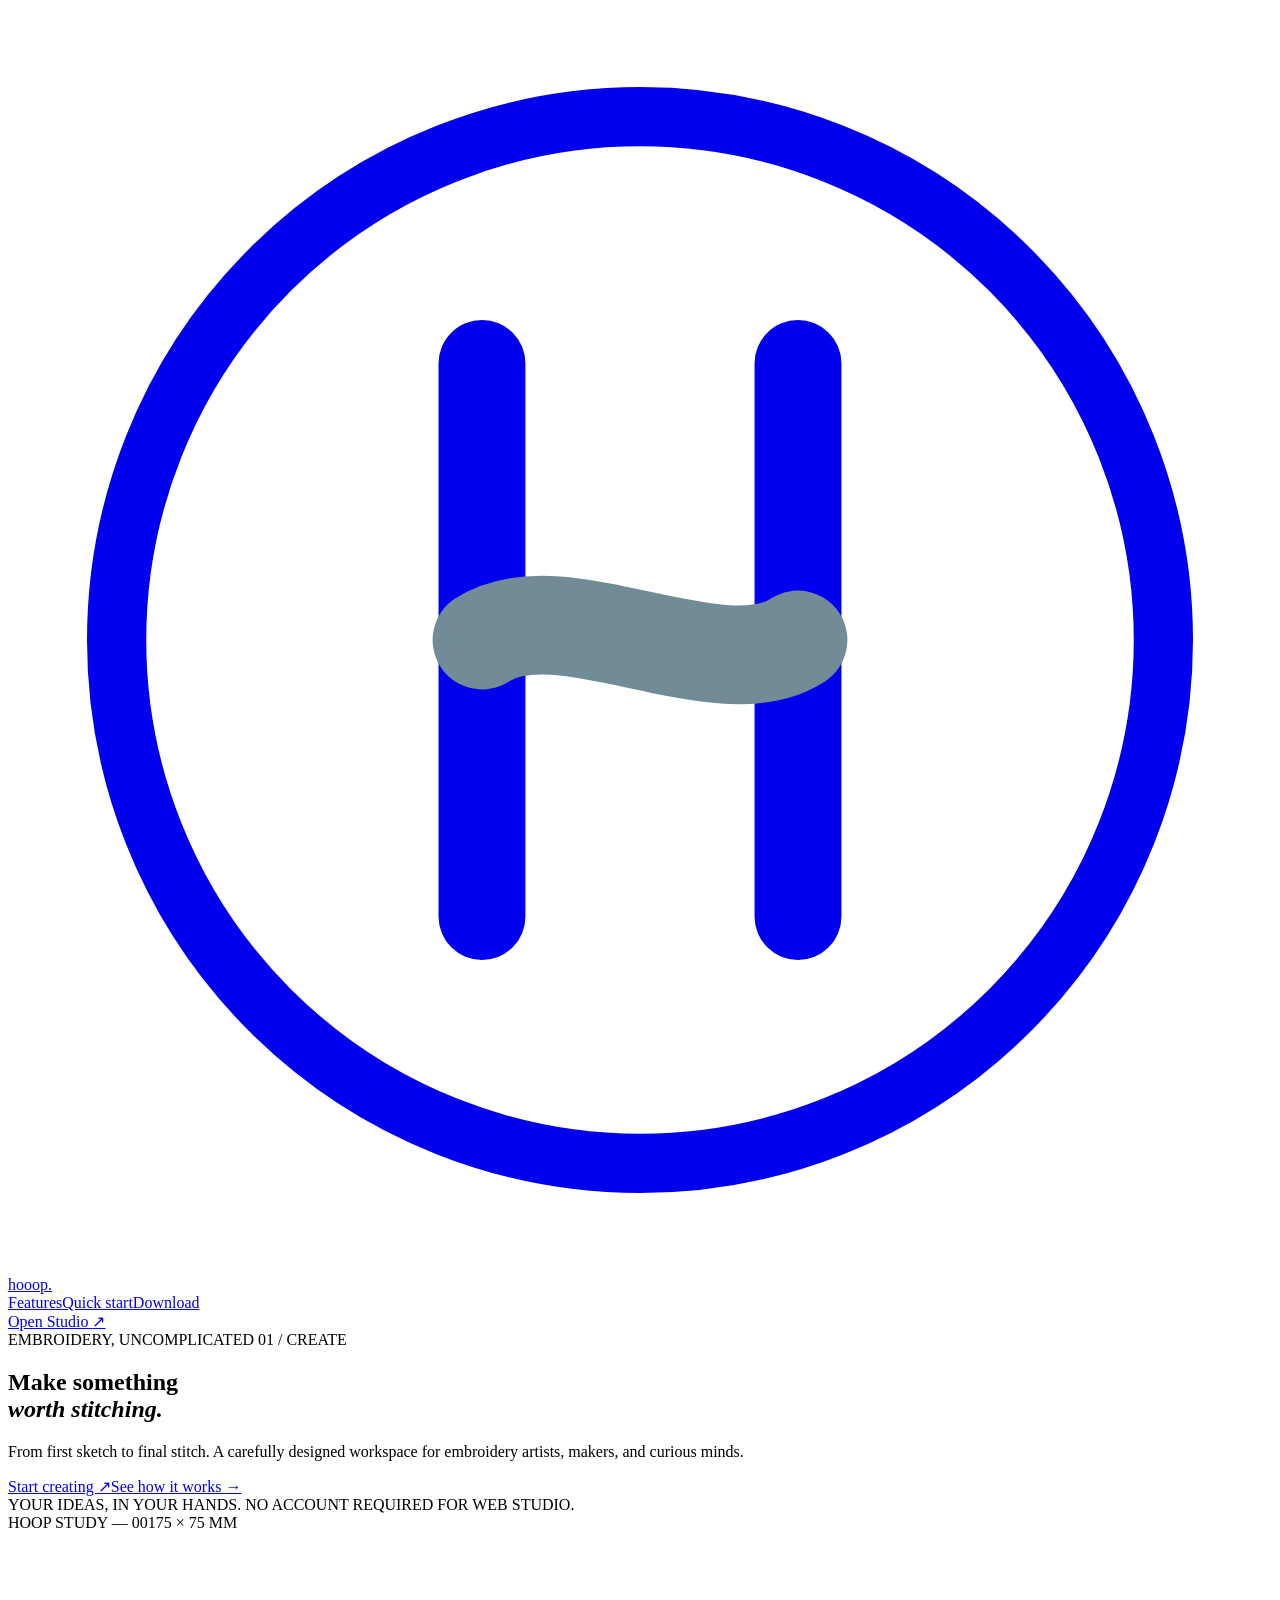
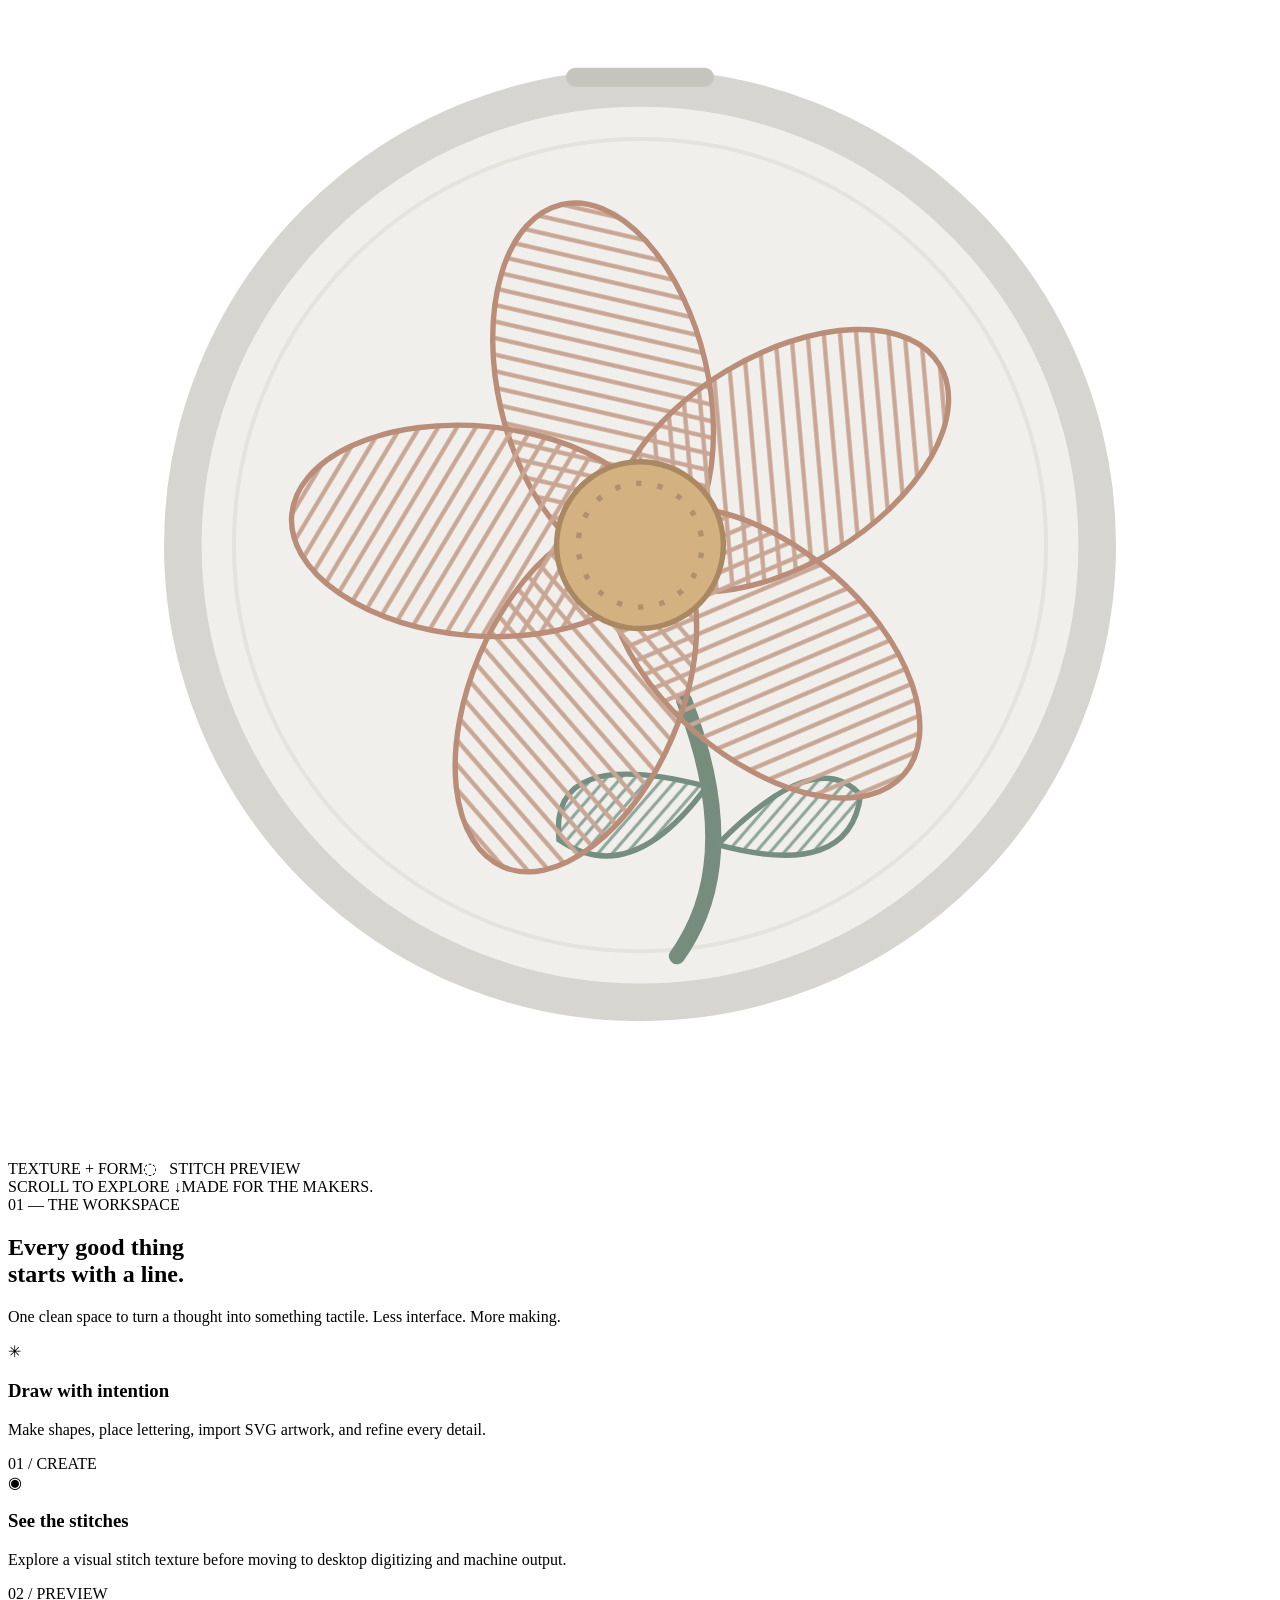
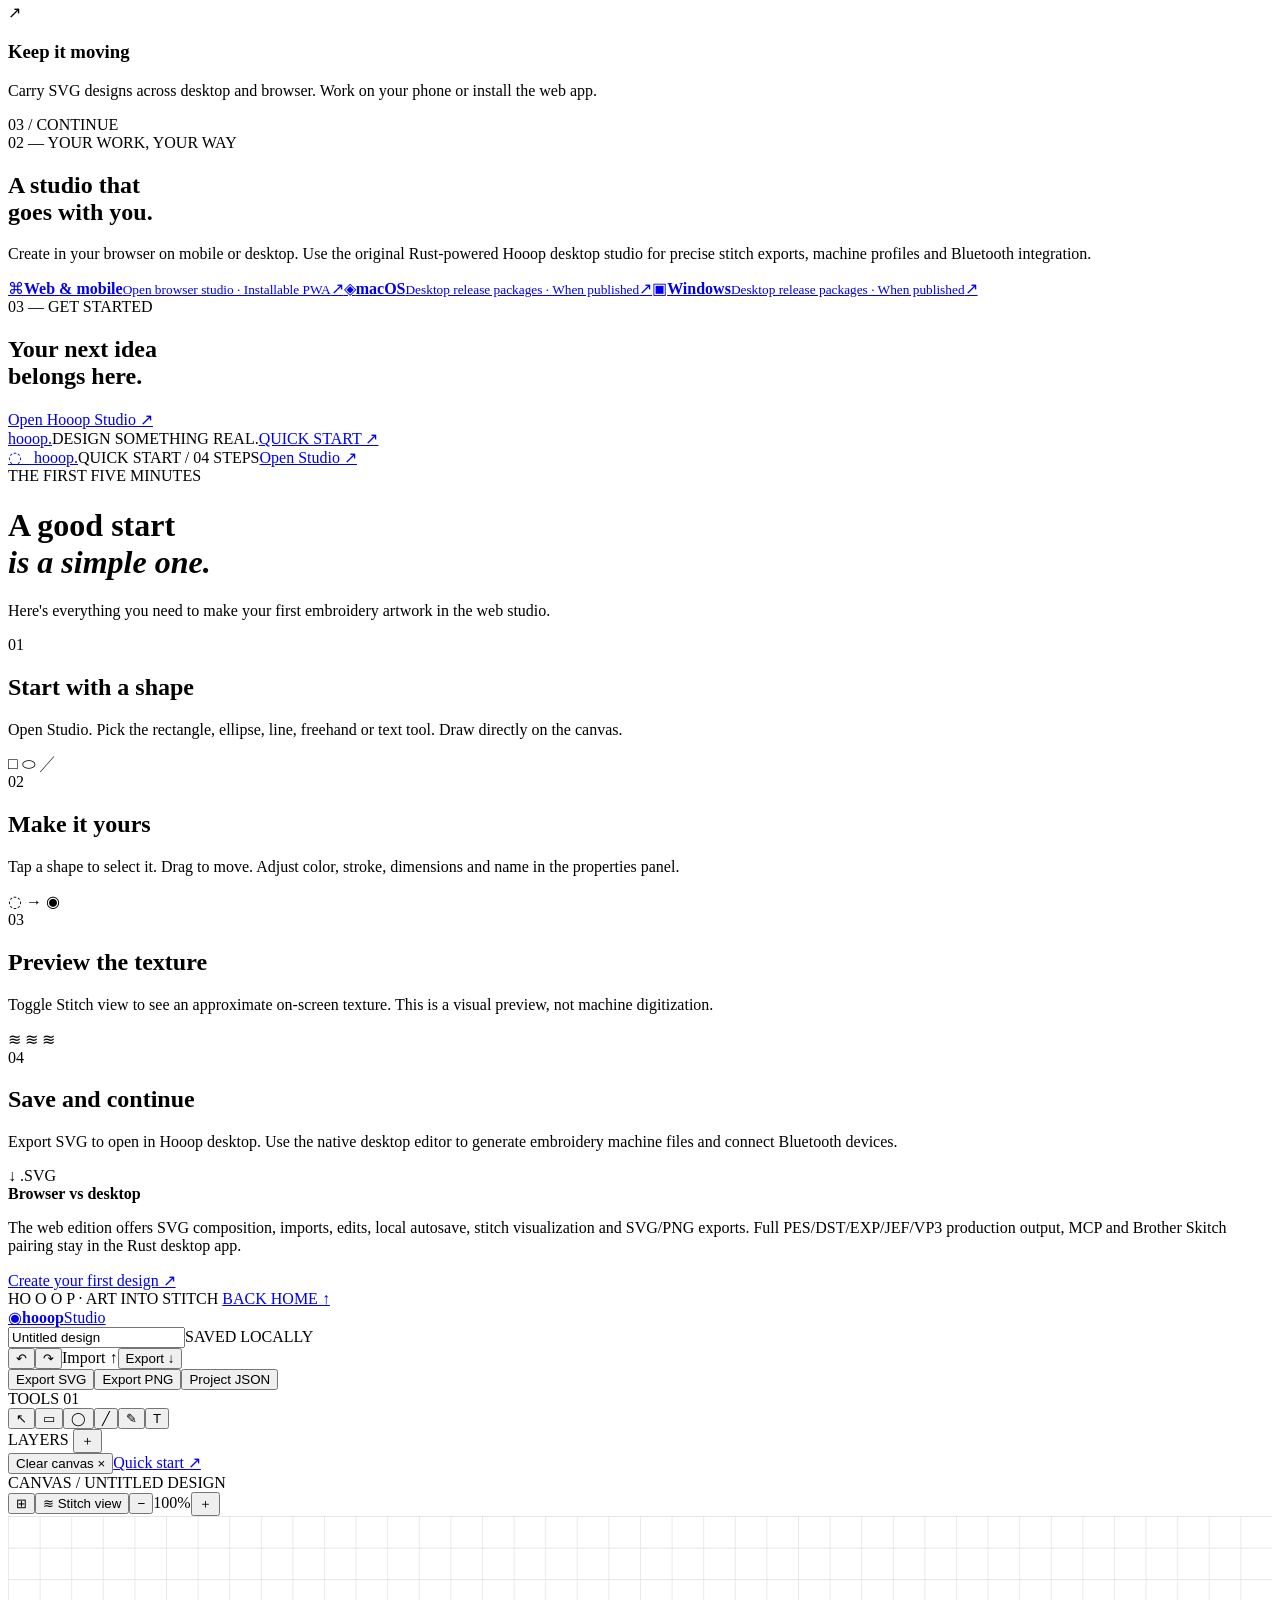
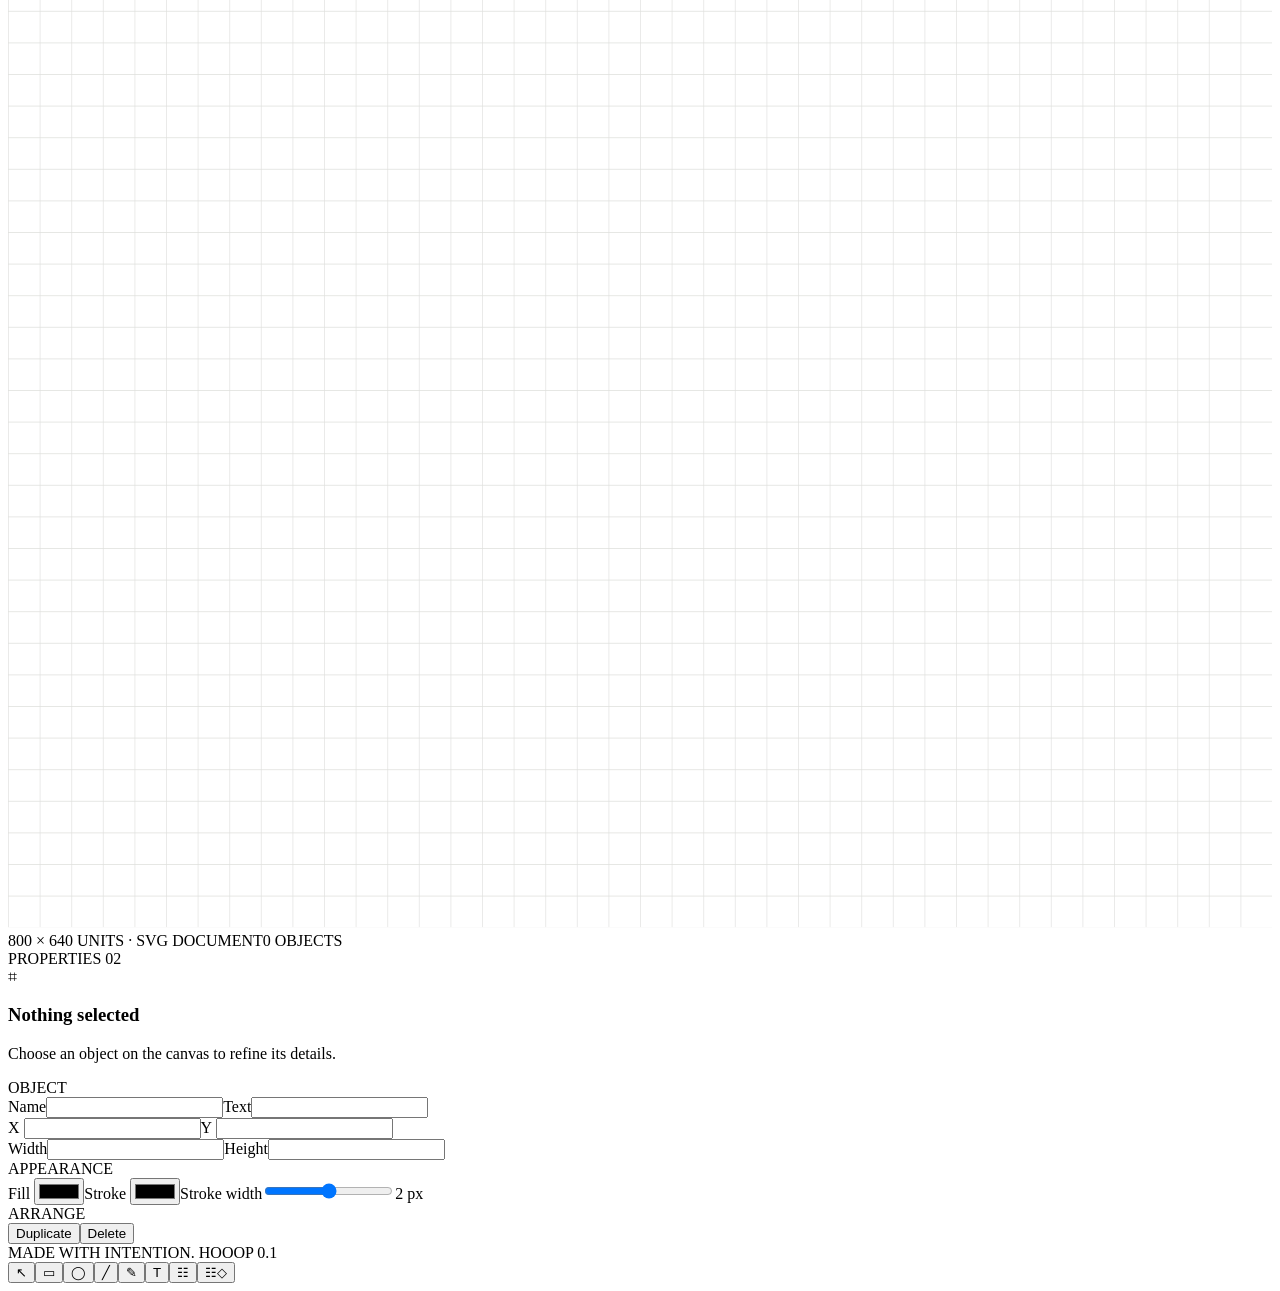
==== web/index.html @ 9a9dc430 "source: finalize Hooop desktop, icons and browser companion 13/13" ====
<!doctype html>
<html lang="en"><head><meta charset="utf-8"><meta name="viewport" content="width=device-width, initial-scale=1, viewport-fit=cover"><meta name="theme-color" content="#f7f7f5"><meta name="description" content="Hooop — thoughtful embroidery design, across desktop and browser."><title>Hooop — Make something worth stitching.</title><link rel="icon" type="image/svg+xml" href="/assets/favicon.svg"><link rel="apple-touch-icon" href="/assets/apple-touch-icon.png"><link rel="manifest" href="/manifest.webmanifest"><link rel="stylesheet" href="/styles.css"></head>
<body>
<div id="site" class="site">
<header class="site-header"><a class="wordmark" href="/" aria-label="Hooop home"><span class="mark"><svg viewBox="0 0 32 32" fill="none" aria-hidden="true"><circle cx="16" cy="16" r="13.25" stroke="currentColor" stroke-width="1.5"/><path d="M12 9v14M20 9v14" stroke="currentColor" stroke-width="2.2" stroke-linecap="round"/><path d="M12 16c2-1.3 6 1.3 8 0" stroke="#718C96" stroke-width="2.5" stroke-linecap="round"/></svg></span>hooop<span class="wordmark-dot">.</span></a><nav aria-label="Primary"><a href="#features">Features</a><a href="/guide/">Quick start</a><a href="#downloads">Download</a></nav><a class="site-cta" href="/studio/">Open Studio <span aria-hidden="true">↗</span></a></header>
<main><section class="hero"><div class="eyebrow"><span class="live-dot"></span> EMBROIDERY, UNCOMPLICATED <span class="hero-index">01 / CREATE</span></div><div class="hero-grid"><div class="hero-copy"><h1>Make something<br><em>worth stitching.</em></h1><p>From first sketch to final stitch. A carefully designed workspace for embroidery artists, makers, and curious minds.</p><div class="hero-actions"><a class="primary-btn" href="/studio/">Start creating <span>↗</span></a><a class="text-btn" href="/guide/">See how it works <span>→</span></a></div><div class="hero-meta">YOUR IDEAS, IN YOUR HANDS. <span>NO ACCOUNT REQUIRED FOR WEB STUDIO.</span></div></div><div class="hero-art" aria-label="Stylized stitched flower artwork"><div class="art-top"><span>HOOP STUDY — 001</span><span>75 × 75 MM</span></div><svg class="flower" viewBox="0 0 470 455" role="img" aria-label="Embroidered abstract flower inside a hoop"><defs><pattern id="stitch" width="6" height="6" patternUnits="userSpaceOnUse" patternTransform="rotate(26)"><path d="M0 3H6" stroke="#c9a694" stroke-width="1.6"/></pattern><pattern id="leafstitch" width="4" height="4" patternUnits="userSpaceOnUse" patternTransform="rotate(-36)"><path d="M0 2H4" stroke="#91a79b" stroke-width="1.2"/></pattern></defs><circle cx="235" cy="228" r="170" fill="#F0EFEB" stroke="#D6D5CF" stroke-width="14"/><circle cx="235" cy="228" r="151" fill="none" stroke="#E5E3DD" stroke-width="1.5"/><g transform="rotate(-13 235 228)"><path d="M238 288Q247 351 214 380" fill="none" stroke="#768c7c" stroke-width="6" stroke-linecap="round"/><path d="M239 321Q185 293 181 328Q203 352 239 321Z" fill="url(#leafstitch)" stroke="#758e81" stroke-width="2"/><path d="M238 343Q282 315 294 337Q283 367 238 343Z" fill="url(#leafstitch)" stroke="#758e81" stroke-width="2"/><g fill="url(#stitch)" stroke="#b98d78" stroke-width="2"><ellipse cx="235" cy="167" rx="39" ry="69"/><ellipse cx="235" cy="167" rx="39" ry="69" transform="rotate(72 235 228)"/><ellipse cx="235" cy="167" rx="39" ry="69" transform="rotate(144 235 228)"/><ellipse cx="235" cy="167" rx="39" ry="69" transform="rotate(216 235 228)"/><ellipse cx="235" cy="167" rx="39" ry="69" transform="rotate(288 235 228)"/></g><circle cx="235" cy="228" r="31" fill="#D4B181" stroke="#AA8862" stroke-width="2"/><circle cx="235" cy="228" r="23" fill="none" stroke="#af916e" stroke-width="2" stroke-dasharray="2 6"/></g><path d="M211 54h48" stroke="#c6c5bd" stroke-width="7" stroke-linecap="round"/></svg><div class="art-bottom"><span>TEXTURE + FORM</span><span class="art-badge">◌ &nbsp; STITCH PREVIEW</span></div></div></div><div class="hero-footer"><span>SCROLL TO EXPLORE ↓</span><span>MADE FOR THE MAKERS.</span></div></section>
<section class="feature-section" id="features"><div class="section-kicker">01 — THE WORKSPACE</div><div class="feature-heading"><h2>Every good thing<br>starts with a line.</h2><p>One clean space to turn a thought into something tactile. Less interface. More making.</p></div><div class="features"><article><div class="feature-icon">✳</div><h3>Draw with intention</h3><p>Make shapes, place lettering, import SVG artwork, and refine every detail.</p><span>01 / CREATE</span></article><article><div class="feature-icon">◉</div><h3>See the stitches</h3><p>Explore a visual stitch texture before moving to desktop digitizing and machine output.</p><span>02 / PREVIEW</span></article><article><div class="feature-icon">↗</div><h3>Keep it moving</h3><p>Carry SVG designs across desktop and browser. Work on your phone or install the web app.</p><span>03 / CONTINUE</span></article></div></section>
<section class="platform-section" id="downloads"><div><div class="section-kicker">02 — YOUR WORK, YOUR WAY</div><h2>A studio that<br>goes with you.</h2><p>Create in your browser on mobile or desktop. Use the original Rust-powered Hooop desktop studio for precise stitch exports, machine profiles and Bluetooth integration.</p></div><div class="platform-list"><a href="/studio/"><span class="platform-symbol">⌘</span><span><b>Web & mobile</b><small>Open browser studio · Installable PWA</small></span><span>↗</span></a><a href="https://github.com/pichimail/hooop/releases" target="_blank" rel="noopener noreferrer"><span class="platform-symbol">◈</span><span><b>macOS</b><small>Desktop release packages · When published</small></span><span>↗</span></a><a href="https://github.com/pichimail/hooop/releases" target="_blank" rel="noopener noreferrer"><span class="platform-symbol">▣</span><span><b>Windows</b><small>Desktop release packages · When published</small></span><span>↗</span></a></div></section>
<section class="closing"><div class="section-kicker">03 — GET STARTED</div><h2>Your next idea<br>belongs here<span>.</span></h2><a class="primary-btn" href="/studio/">Open Hooop Studio <span>↗</span></a></section></main><footer class="footer"><a class="wordmark" href="/">hooop<span class="wordmark-dot">.</span></a><span>DESIGN SOMETHING REAL.</span><a href="/guide/">QUICK START ↗</a></footer></div>
<div id="guide" class="guide hidden"><div class="simple-head"><a href="/" class="wordmark">◌ &nbsp; hooop<span class="wordmark-dot">.</span></a><span>QUICK START / 04 STEPS</span><a href="/studio/" class="site-cta">Open Studio ↗</a></div><main class="guide-main"><div class="eyebrow">THE FIRST FIVE MINUTES</div><h1>A good start<br><em>is a simple one.</em></h1><p class="guide-intro">Here's everything you need to make your first embroidery artwork in the web studio.</p><div class="steps"><article><span>01</span><div><h2>Start with a shape</h2><p>Open Studio. Pick the rectangle, ellipse, line, freehand or text tool. Draw directly on the canvas.</p></div><div class="step-drawing">□ ⬭ ╱</div></article><article><span>02</span><div><h2>Make it yours</h2><p>Tap a shape to select it. Drag to move. Adjust color, stroke, dimensions and name in the properties panel.</p></div><div class="step-drawing">◌ → ◉</div></article><article><span>03</span><div><h2>Preview the texture</h2><p>Toggle Stitch view to see an approximate on-screen texture. This is a visual preview, not machine digitization.</p></div><div class="step-drawing">≋ ≋ ≋</div></article><article><span>04</span><div><h2>Save and continue</h2><p>Export SVG to open in Hooop desktop. Use the native desktop editor to generate embroidery machine files and connect Bluetooth devices.</p></div><div class="step-drawing">↓ .SVG</div></article></div><div class="guide-note"><b>Browser vs desktop</b><p>The web edition offers SVG composition, imports, edits, local autosave, stitch visualization and SVG/PNG exports. Full PES/DST/EXP/JEF/VP3 production output, MCP and Brother Skitch pairing stay in the Rust desktop app.</p></div><a class="primary-btn" href="/studio/">Create your first design ↗</a></main><footer class="footer">HO O O P · ART INTO STITCH <a href="/">BACK HOME ↑</a></footer></div>
<div id="studio" class="studio hidden" data-mode="select"><header class="app-topbar"><a href="/" class="app-brand" aria-label="Hooop home"><span class="app-symbol">◉</span><b>hooop</b><span class="app-divider"></span><span class="app-name">Studio</span></a><div class="file-name"><input id="docname" aria-label="Design name" value="Untitled design"><span id="saved-state" class="saved-state">SAVED LOCALLY</span></div><div class="top-actions"><button type="button" id="undo" title="Undo (⌘Z)" aria-label="Undo">↶</button><button type="button" id="redo" title="Redo (⌘⇧Z)" aria-label="Redo">↷</button><span class="vertical-line"></span><label for="file-input" class="ghost-button import-button" title="Import SVG">Import <span>↑</span></label><input id="file-input" type="file" accept=".svg,image/svg+xml" hidden><button id="export-menu" class="export-button">Export <span>↓</span></button><div id="export-options" class="popover hidden"><button id="save-svg">Export SVG</button><button id="save-png">Export PNG</button><button id="save-json">Project JSON</button></div></div></header>
<div class="app-main"><aside id="tool-panel" class="tool-panel"><div class="panel-label">TOOLS <span>01</span></div><div class="tool-grid" role="toolbar" aria-label="Drawing tools"><button class="tool-button active" data-tool="select" title="Select (V)" aria-label="Select">↖</button><button class="tool-button" data-tool="rectangle" title="Rectangle (R)" aria-label="Rectangle">▭</button><button class="tool-button" data-tool="ellipse" title="Ellipse (E)" aria-label="Ellipse">◯</button><button class="tool-button" data-tool="line" title="Line (L)" aria-label="Line">╱</button><button class="tool-button" data-tool="pen" title="Freehand (P)" aria-label="Freehand">✎</button><button class="tool-button" data-tool="text" title="Text (T)" aria-label="Text">T</button></div><div class="panel-rule"></div><div class="panel-label">LAYERS <button id="add-layer" aria-label="Add a rectangle">＋</button></div><div id="layer-list" class="layer-list" aria-live="polite"></div><div class="panel-bottom"><button id="clear-design" class="subtle-button">Clear canvas <span>×</span></button><a href="/guide/" class="subtle-button">Quick start <span>↗</span></a></div></aside>
<div class="workspace"><div class="workspace-top"><span class="workspace-title"><span class="dot"></span> CANVAS / <span id="canvas-label">UNTITLED DESIGN</span></span><div class="workspace-buttons"><button id="toggle-grid" class="icon-ghost selected" aria-pressed="true" title="Toggle grid">⊞</button><button id="toggle-stitch" class="icon-ghost" aria-pressed="false" title="Toggle stitch texture">≋ <span class="control-text">Stitch view</span></button><span class="vertical-line"></span><button id="zoom-out" class="icon-ghost" aria-label="Zoom out">−</button><span id="zoom-level">100%</span><button id="zoom-in" class="icon-ghost" aria-label="Zoom in">＋</button></div></div><div id="canvas-scroll" class="canvas-scroll"><div id="canvas-wrapper" class="canvas-wrapper"><svg id="artboard" viewBox="0 0 800 640" xmlns="http://www.w3.org/2000/svg" role="img" aria-label="Editable embroidery design canvas" tabindex="0"><defs><pattern id="grid-lines" width="20" height="20" patternUnits="userSpaceOnUse"><path d="M 20 0 L 0 0 0 20" fill="none" stroke="#dedfdc" stroke-width="0.8"/></pattern><pattern id="stitches" width="5" height="5" patternUnits="userSpaceOnUse" patternTransform="rotate(36)"><line x1="0" y1="2.5" x2="5" y2="2.5" stroke="currentColor" stroke-width="1"/></pattern></defs><rect width="800" height="640" fill="#fff"/><rect class="grid-rect" width="800" height="640" fill="url(#grid-lines)"/><g id="shape-root"></g><g id="interaction-root"></g></svg></div></div><div class="workspace-bottom"><span>800 × 640 UNITS <span class="mid-dot">·</span> SVG DOCUMENT</span><span id="selection-status">0 OBJECTS</span></div></div>
<aside id="inspector" class="inspector"><div class="inspector-header">PROPERTIES <span>02</span></div><div id="inspector-empty" class="inspector-empty"><span>⌗</span><h3>Nothing selected</h3><p>Choose an object on the canvas to refine its details.</p></div><div id="inspector-body" class="hidden"><div class="property-group"><div class="property-heading">OBJECT</div><label>Name<input id="prop-name" type="text" maxlength="80"></label><label class="text-property hidden">Text<input id="prop-text" type="text" maxlength="150"></label><div class="field-row"><label>X <input id="prop-x" type="number" step="1"></label><label>Y <input id="prop-y" type="number" step="1"></label></div><div class="field-row"><label>Width<input id="prop-w" type="number" min="1" step="1"></label><label>Height<input id="prop-h" type="number" min="1" step="1"></label></div></div><div class="property-group"><div class="property-heading">APPEARANCE</div><label>Fill <span class="color-row"><input id="prop-fill" type="color"><output id="fill-hex"></output></span></label><label>Stroke <span class="color-row"><input id="prop-stroke" type="color"><output id="stroke-hex"></output></span></label><label>Stroke width<input id="prop-stroke-width" type="range" min="0" max="24" step="1"><output id="stroke-value">2 px</output></label></div><div class="property-group"><div class="property-heading">ARRANGE</div><div class="action-row"><button id="duplicate" class="ghost-button">Duplicate</button><button id="delete" class="ghost-button danger">Delete</button></div></div></div><div class="inspector-foot">MADE WITH INTENTION. <span>HOOOP 0.1</span></div></aside></div><div class="mobile-toolbar" role="toolbar" aria-label="Mobile drawing tools"><button data-mobile-tool="select" class="active">↖</button><button data-mobile-tool="rectangle">▭</button><button data-mobile-tool="ellipse">◯</button><button data-mobile-tool="line">╱</button><button data-mobile-tool="pen">✎</button><button data-mobile-tool="text">T</button><button id="mobile-layers">☷</button><button id="mobile-props">☷<span class="mini-diamond">◇</span></button></div><div id="status-toast" class="toast hidden" role="status"></div></div>
<script src="/app.js" defer></script></body></html>
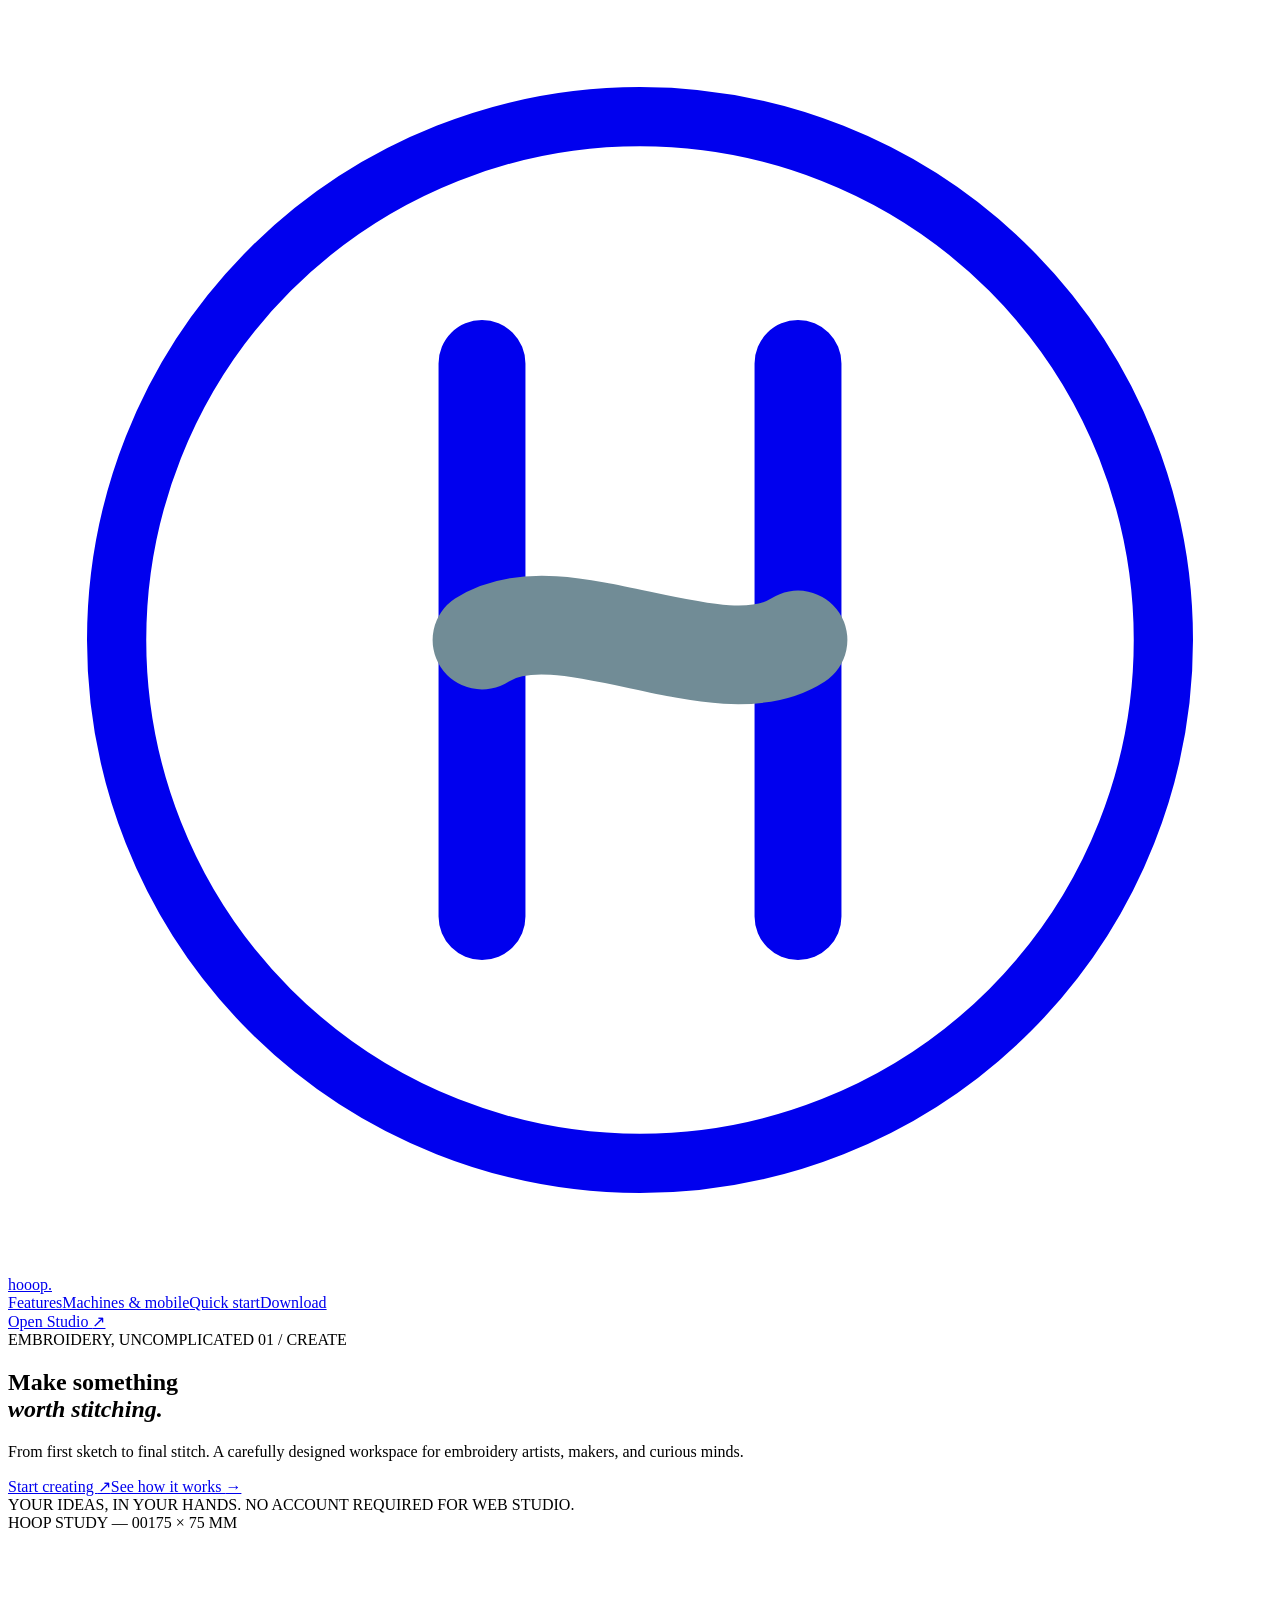
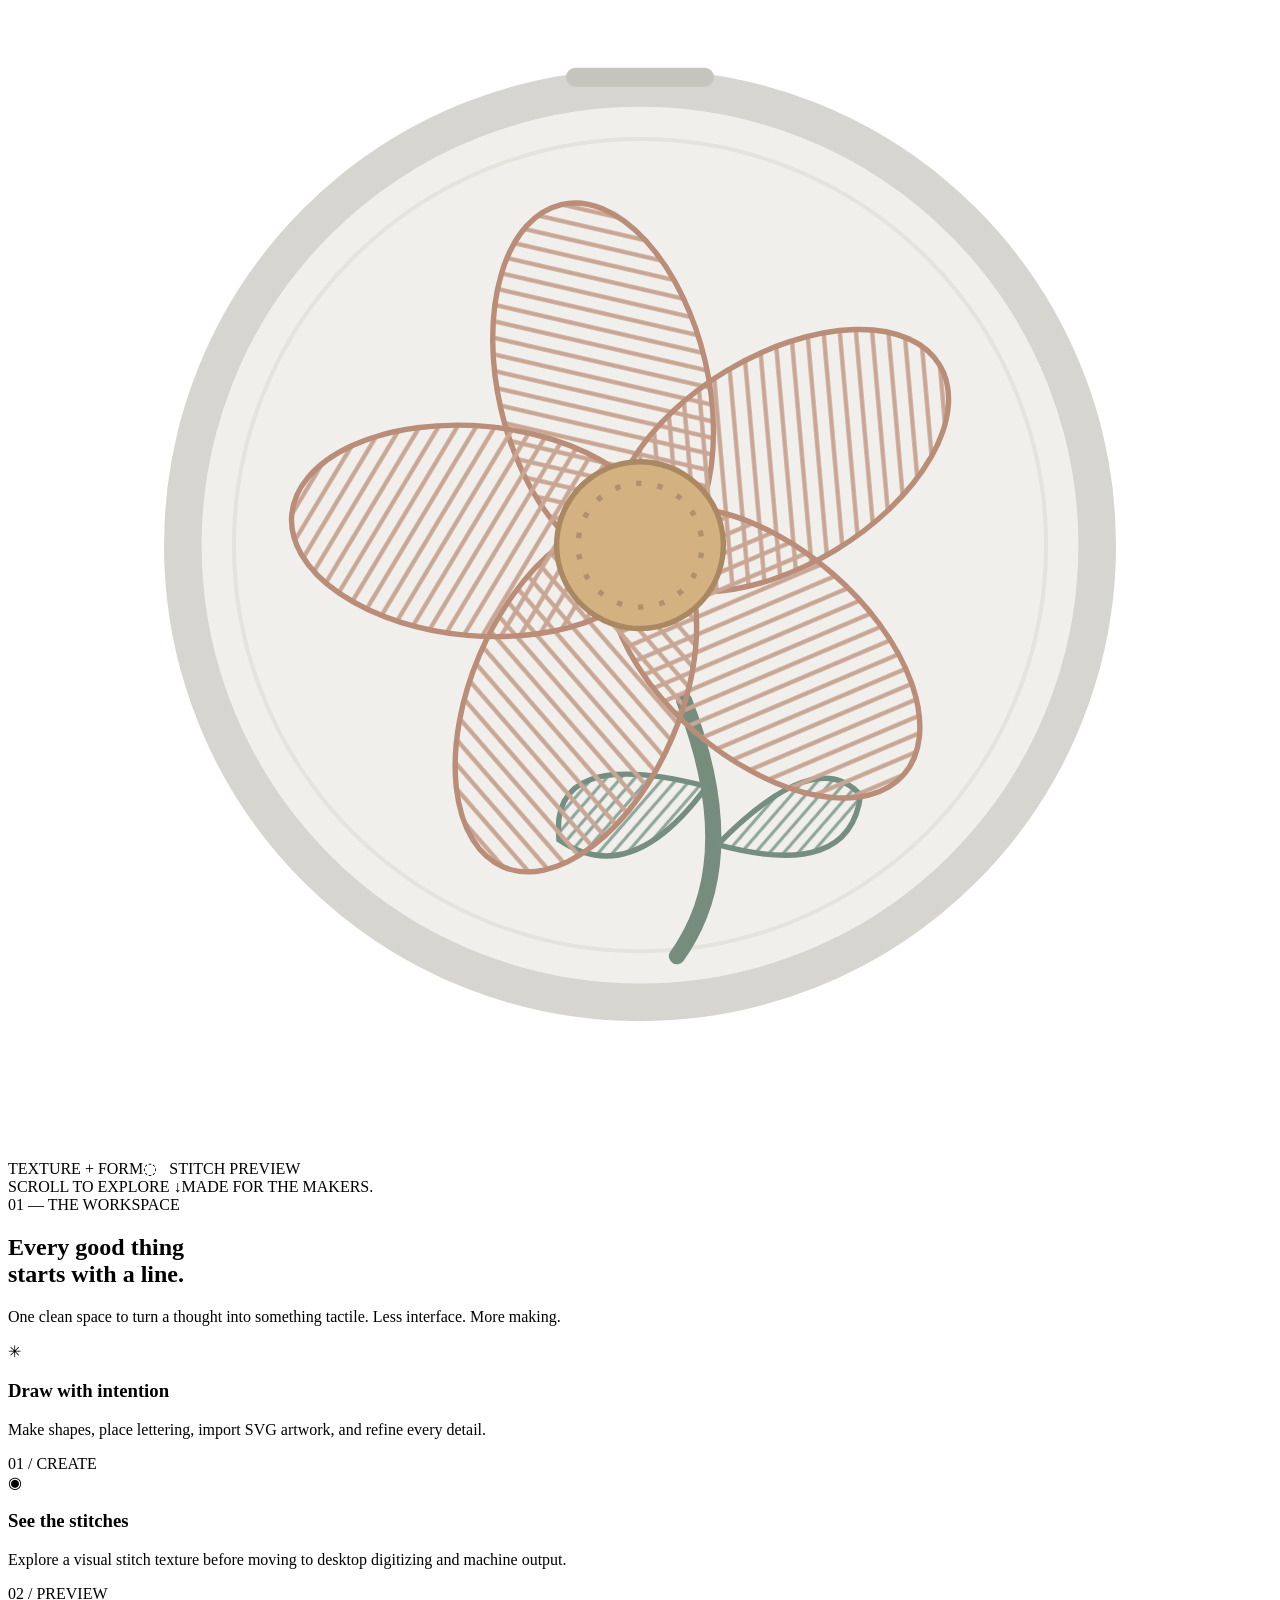
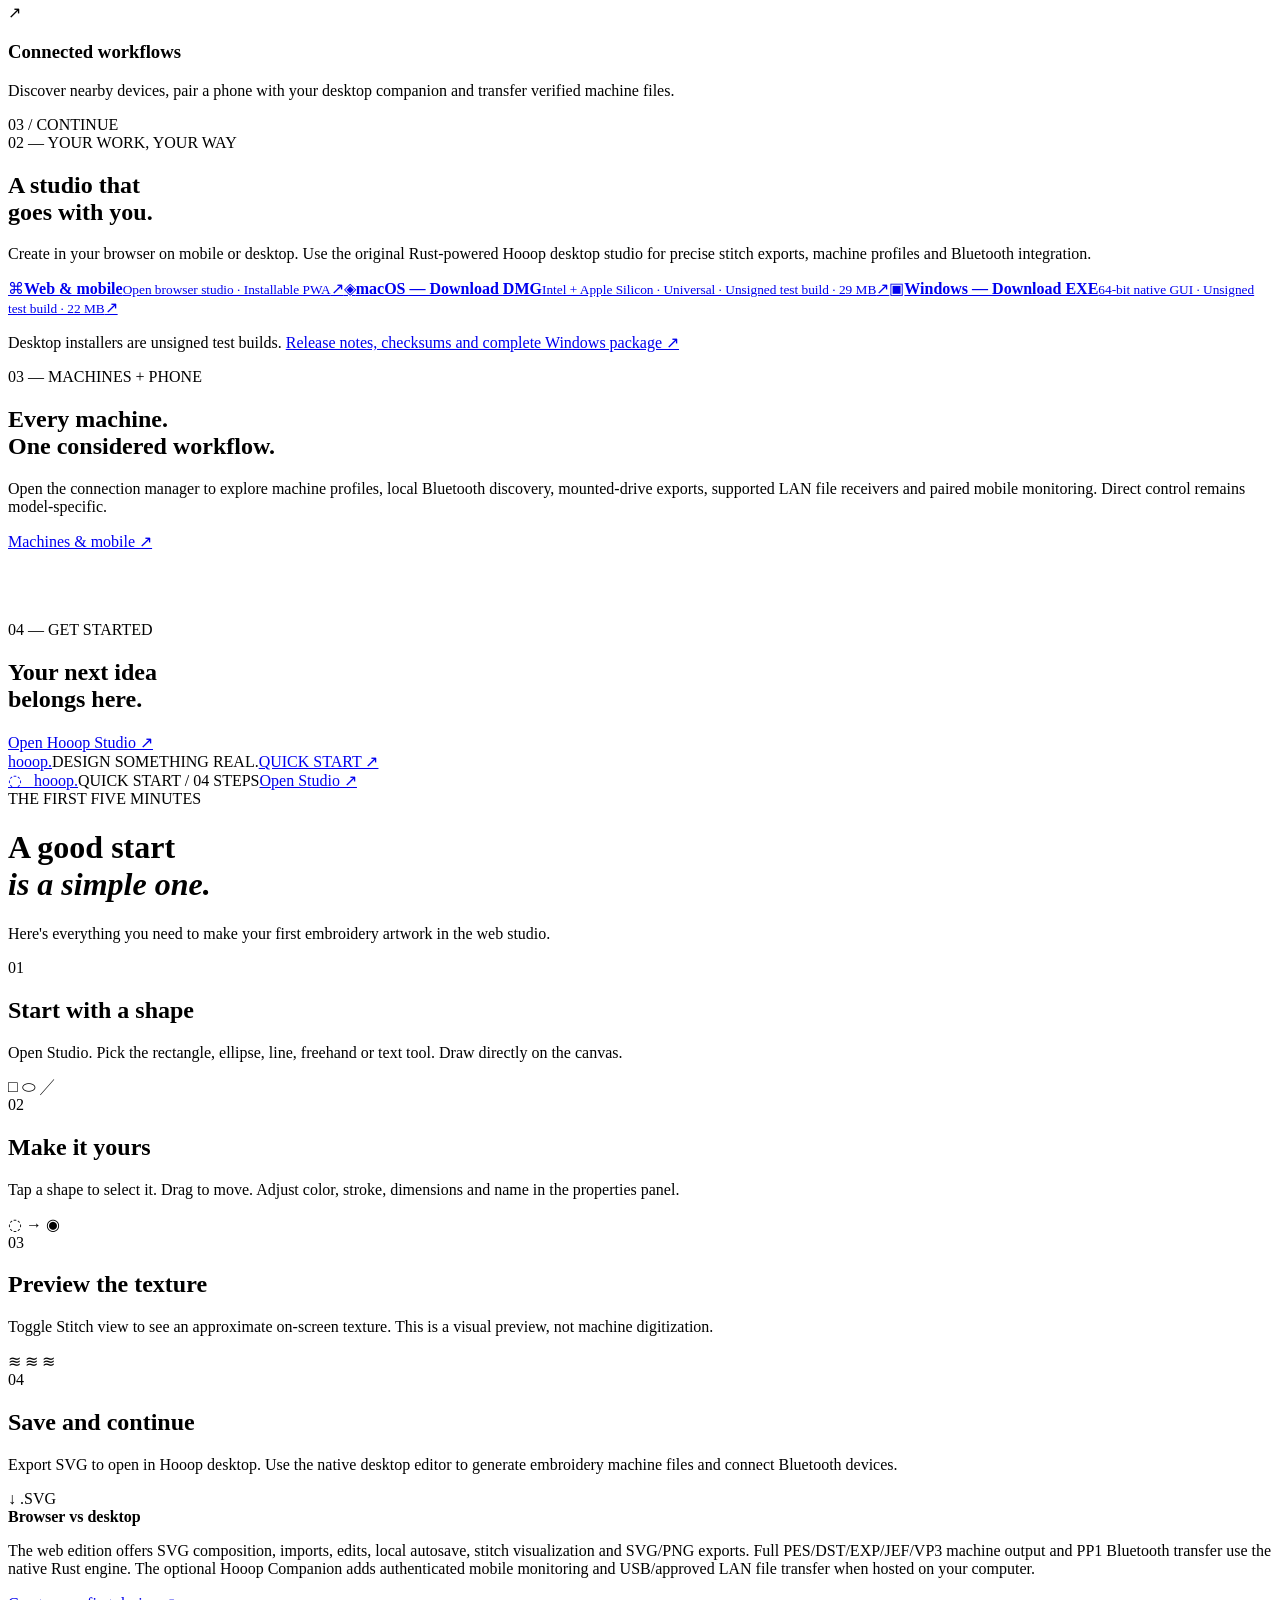
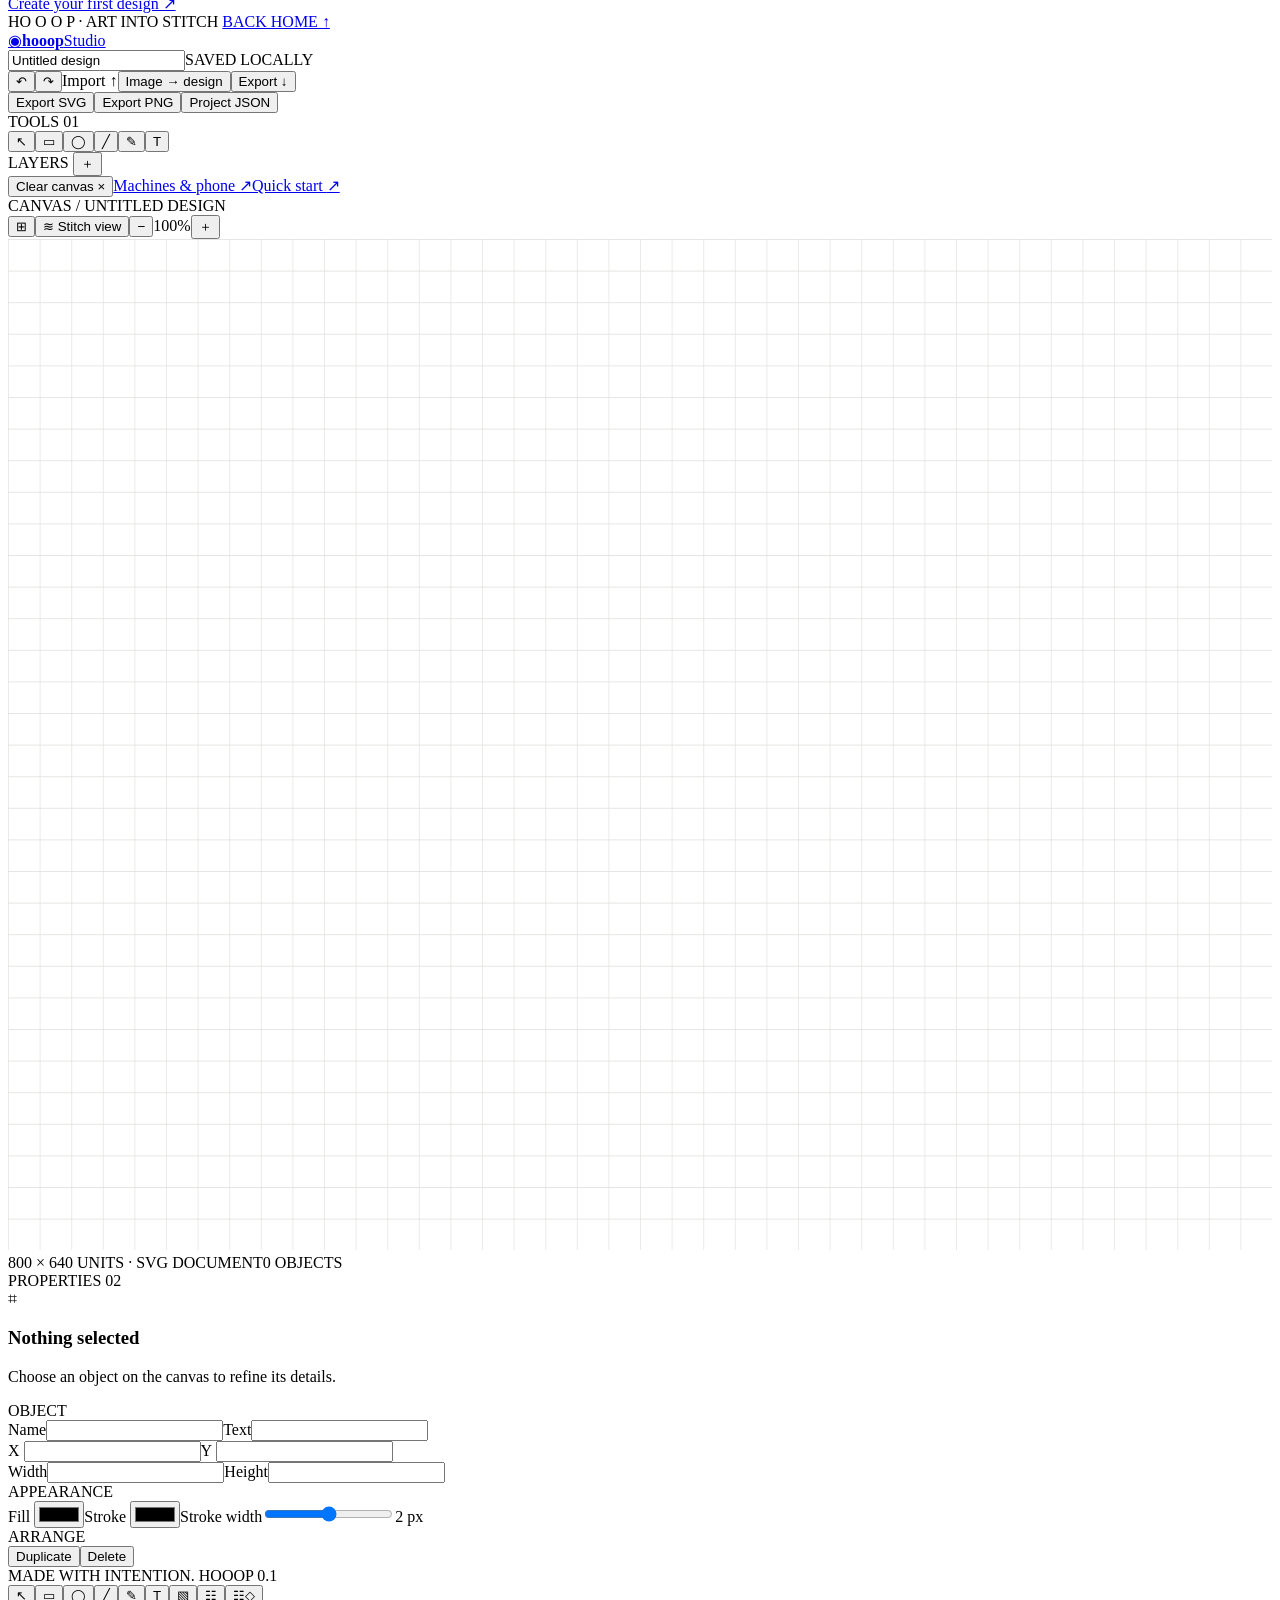
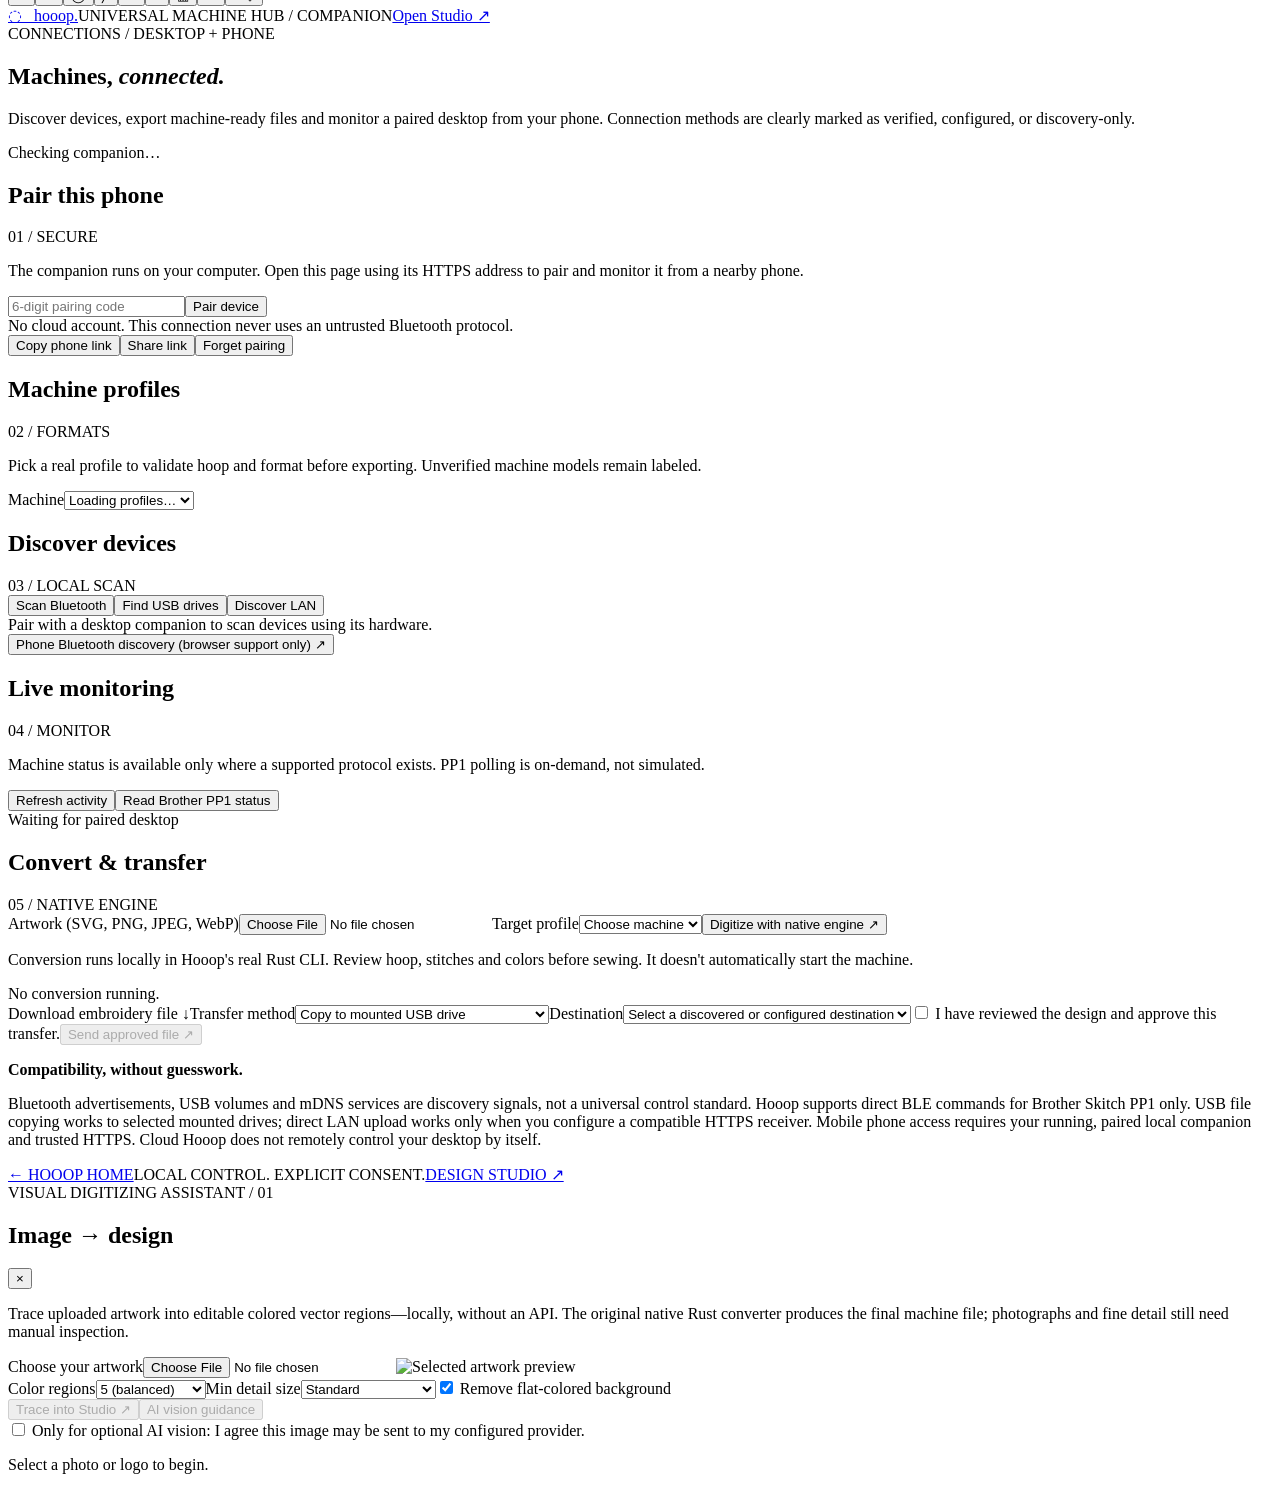
==== commit f66bc3d1: "feat: universal machine hub, paired mobile control and AI image-to-embroidery design" ====
--- a/web/index.html
+++ b/web/index.html
@@ -1,15 +1,34 @@
 <!doctype html>
-<html lang="en"><head><meta charset="utf-8"><meta name="viewport" content="width=device-width, initial-scale=1, viewport-fit=cover"><meta name="theme-color" content="#f7f7f5"><meta name="description" content="Hooop — thoughtful embroidery design, across desktop and browser."><title>Hooop — Make something worth stitching.</title><link rel="icon" type="image/svg+xml" href="/assets/favicon.svg"><link rel="apple-touch-icon" href="/assets/apple-touch-icon.png"><link rel="manifest" href="/manifest.webmanifest"><link rel="stylesheet" href="/styles.css"></head>
+<html lang="en"><head><meta charset="utf-8"><meta name="viewport" content="width=device-width, initial-scale=1, viewport-fit=cover"><meta name="theme-color" content="#f7f7f5"><meta name="description" content="Hooop — thoughtful embroidery design, across desktop and browser."><title>Hooop — Make something worth stitching.</title><link rel="icon" type="image/svg+xml" href="/assets/favicon.svg"><link rel="apple-touch-icon" href="/assets/apple-touch-icon.png"><link rel="manifest" href="/manifest.webmanifest"><link rel="stylesheet" href="/styles.css"><link rel="stylesheet" href="/universal.css"></head>
 <body>
 <div id="site" class="site">
-<header class="site-header"><a class="wordmark" href="/" aria-label="Hooop home"><span class="mark"><svg viewBox="0 0 32 32" fill="none" aria-hidden="true"><circle cx="16" cy="16" r="13.25" stroke="currentColor" stroke-width="1.5"/><path d="M12 9v14M20 9v14" stroke="currentColor" stroke-width="2.2" stroke-linecap="round"/><path d="M12 16c2-1.3 6 1.3 8 0" stroke="#718C96" stroke-width="2.5" stroke-linecap="round"/></svg></span>hooop<span class="wordmark-dot">.</span></a><nav aria-label="Primary"><a href="#features">Features</a><a href="/guide/">Quick start</a><a href="#downloads">Download</a></nav><a class="site-cta" href="/studio/">Open Studio <span aria-hidden="true">↗</span></a></header>
+<header class="site-header"><a class="wordmark" href="/" aria-label="Hooop home"><span class="mark"><svg viewBox="0 0 32 32" fill="none" aria-hidden="true"><circle cx="16" cy="16" r="13.25" stroke="currentColor" stroke-width="1.5"/><path d="M12 9v14M20 9v14" stroke="currentColor" stroke-width="2.2" stroke-linecap="round"/><path d="M12 16c2-1.3 6 1.3 8 0" stroke="#718C96" stroke-width="2.5" stroke-linecap="round"/></svg></span>hooop<span class="wordmark-dot">.</span></a><nav aria-label="Primary"><a href="#features">Features</a><a href="/devices/">Machines & mobile</a><a href="/guide/">Quick start</a><a href="#downloads">Download</a></nav><a class="site-cta" href="/studio/">Open Studio <span aria-hidden="true">↗</span></a></header>
 <main><section class="hero"><div class="eyebrow"><span class="live-dot"></span> EMBROIDERY, UNCOMPLICATED <span class="hero-index">01 / CREATE</span></div><div class="hero-grid"><div class="hero-copy"><h1>Make something<br><em>worth stitching.</em></h1><p>From first sketch to final stitch. A carefully designed workspace for embroidery artists, makers, and curious minds.</p><div class="hero-actions"><a class="primary-btn" href="/studio/">Start creating <span>↗</span></a><a class="text-btn" href="/guide/">See how it works <span>→</span></a></div><div class="hero-meta">YOUR IDEAS, IN YOUR HANDS. <span>NO ACCOUNT REQUIRED FOR WEB STUDIO.</span></div></div><div class="hero-art" aria-label="Stylized stitched flower artwork"><div class="art-top"><span>HOOP STUDY — 001</span><span>75 × 75 MM</span></div><svg class="flower" viewBox="0 0 470 455" role="img" aria-label="Embroidered abstract flower inside a hoop"><defs><pattern id="stitch" width="6" height="6" patternUnits="userSpaceOnUse" patternTransform="rotate(26)"><path d="M0 3H6" stroke="#c9a694" stroke-width="1.6"/></pattern><pattern id="leafstitch" width="4" height="4" patternUnits="userSpaceOnUse" patternTransform="rotate(-36)"><path d="M0 2H4" stroke="#91a79b" stroke-width="1.2"/></pattern></defs><circle cx="235" cy="228" r="170" fill="#F0EFEB" stroke="#D6D5CF" stroke-width="14"/><circle cx="235" cy="228" r="151" fill="none" stroke="#E5E3DD" stroke-width="1.5"/><g transform="rotate(-13 235 228)"><path d="M238 288Q247 351 214 380" fill="none" stroke="#768c7c" stroke-width="6" stroke-linecap="round"/><path d="M239 321Q185 293 181 328Q203 352 239 321Z" fill="url(#leafstitch)" stroke="#758e81" stroke-width="2"/><path d="M238 343Q282 315 294 337Q283 367 238 343Z" fill="url(#leafstitch)" stroke="#758e81" stroke-width="2"/><g fill="url(#stitch)" stroke="#b98d78" stroke-width="2"><ellipse cx="235" cy="167" rx="39" ry="69"/><ellipse cx="235" cy="167" rx="39" ry="69" transform="rotate(72 235 228)"/><ellipse cx="235" cy="167" rx="39" ry="69" transform="rotate(144 235 228)"/><ellipse cx="235" cy="167" rx="39" ry="69" transform="rotate(216 235 228)"/><ellipse cx="235" cy="167" rx="39" ry="69" transform="rotate(288 235 228)"/></g><circle cx="235" cy="228" r="31" fill="#D4B181" stroke="#AA8862" stroke-width="2"/><circle cx="235" cy="228" r="23" fill="none" stroke="#af916e" stroke-width="2" stroke-dasharray="2 6"/></g><path d="M211 54h48" stroke="#c6c5bd" stroke-width="7" stroke-linecap="round"/></svg><div class="art-bottom"><span>TEXTURE + FORM</span><span class="art-badge">◌ &nbsp; STITCH PREVIEW</span></div></div></div><div class="hero-footer"><span>SCROLL TO EXPLORE ↓</span><span>MADE FOR THE MAKERS.</span></div></section>
-<section class="feature-section" id="features"><div class="section-kicker">01 — THE WORKSPACE</div><div class="feature-heading"><h2>Every good thing<br>starts with a line.</h2><p>One clean space to turn a thought into something tactile. Less interface. More making.</p></div><div class="features"><article><div class="feature-icon">✳</div><h3>Draw with intention</h3><p>Make shapes, place lettering, import SVG artwork, and refine every detail.</p><span>01 / CREATE</span></article><article><div class="feature-icon">◉</div><h3>See the stitches</h3><p>Explore a visual stitch texture before moving to desktop digitizing and machine output.</p><span>02 / PREVIEW</span></article><article><div class="feature-icon">↗</div><h3>Keep it moving</h3><p>Carry SVG designs across desktop and browser. Work on your phone or install the web app.</p><span>03 / CONTINUE</span></article></div></section>
-<section class="platform-section" id="downloads"><div><div class="section-kicker">02 — YOUR WORK, YOUR WAY</div><h2>A studio that<br>goes with you.</h2><p>Create in your browser on mobile or desktop. Use the original Rust-powered Hooop desktop studio for precise stitch exports, machine profiles and Bluetooth integration.</p></div><div class="platform-list"><a href="/studio/"><span class="platform-symbol">⌘</span><span><b>Web & mobile</b><small>Open browser studio · Installable PWA</small></span><span>↗</span></a><a href="https://github.com/pichimail/hooop/releases" target="_blank" rel="noopener noreferrer"><span class="platform-symbol">◈</span><span><b>macOS</b><small>Desktop release packages · When published</small></span><span>↗</span></a><a href="https://github.com/pichimail/hooop/releases" target="_blank" rel="noopener noreferrer"><span class="platform-symbol">▣</span><span><b>Windows</b><small>Desktop release packages · When published</small></span><span>↗</span></a></div></section>
-<section class="closing"><div class="section-kicker">03 — GET STARTED</div><h2>Your next idea<br>belongs here<span>.</span></h2><a class="primary-btn" href="/studio/">Open Hooop Studio <span>↗</span></a></section></main><footer class="footer"><a class="wordmark" href="/">hooop<span class="wordmark-dot">.</span></a><span>DESIGN SOMETHING REAL.</span><a href="/guide/">QUICK START ↗</a></footer></div>
-<div id="guide" class="guide hidden"><div class="simple-head"><a href="/" class="wordmark">◌ &nbsp; hooop<span class="wordmark-dot">.</span></a><span>QUICK START / 04 STEPS</span><a href="/studio/" class="site-cta">Open Studio ↗</a></div><main class="guide-main"><div class="eyebrow">THE FIRST FIVE MINUTES</div><h1>A good start<br><em>is a simple one.</em></h1><p class="guide-intro">Here's everything you need to make your first embroidery artwork in the web studio.</p><div class="steps"><article><span>01</span><div><h2>Start with a shape</h2><p>Open Studio. Pick the rectangle, ellipse, line, freehand or text tool. Draw directly on the canvas.</p></div><div class="step-drawing">□ ⬭ ╱</div></article><article><span>02</span><div><h2>Make it yours</h2><p>Tap a shape to select it. Drag to move. Adjust color, stroke, dimensions and name in the properties panel.</p></div><div class="step-drawing">◌ → ◉</div></article><article><span>03</span><div><h2>Preview the texture</h2><p>Toggle Stitch view to see an approximate on-screen texture. This is a visual preview, not machine digitization.</p></div><div class="step-drawing">≋ ≋ ≋</div></article><article><span>04</span><div><h2>Save and continue</h2><p>Export SVG to open in Hooop desktop. Use the native desktop editor to generate embroidery machine files and connect Bluetooth devices.</p></div><div class="step-drawing">↓ .SVG</div></article></div><div class="guide-note"><b>Browser vs desktop</b><p>The web edition offers SVG composition, imports, edits, local autosave, stitch visualization and SVG/PNG exports. Full PES/DST/EXP/JEF/VP3 production output, MCP and Brother Skitch pairing stay in the Rust desktop app.</p></div><a class="primary-btn" href="/studio/">Create your first design ↗</a></main><footer class="footer">HO O O P · ART INTO STITCH <a href="/">BACK HOME ↑</a></footer></div>
-<div id="studio" class="studio hidden" data-mode="select"><header class="app-topbar"><a href="/" class="app-brand" aria-label="Hooop home"><span class="app-symbol">◉</span><b>hooop</b><span class="app-divider"></span><span class="app-name">Studio</span></a><div class="file-name"><input id="docname" aria-label="Design name" value="Untitled design"><span id="saved-state" class="saved-state">SAVED LOCALLY</span></div><div class="top-actions"><button type="button" id="undo" title="Undo (⌘Z)" aria-label="Undo">↶</button><button type="button" id="redo" title="Redo (⌘⇧Z)" aria-label="Redo">↷</button><span class="vertical-line"></span><label for="file-input" class="ghost-button import-button" title="Import SVG">Import <span>↑</span></label><input id="file-input" type="file" accept=".svg,image/svg+xml" hidden><button id="export-menu" class="export-button">Export <span>↓</span></button><div id="export-options" class="popover hidden"><button id="save-svg">Export SVG</button><button id="save-png">Export PNG</button><button id="save-json">Project JSON</button></div></div></header>
-<div class="app-main"><aside id="tool-panel" class="tool-panel"><div class="panel-label">TOOLS <span>01</span></div><div class="tool-grid" role="toolbar" aria-label="Drawing tools"><button class="tool-button active" data-tool="select" title="Select (V)" aria-label="Select">↖</button><button class="tool-button" data-tool="rectangle" title="Rectangle (R)" aria-label="Rectangle">▭</button><button class="tool-button" data-tool="ellipse" title="Ellipse (E)" aria-label="Ellipse">◯</button><button class="tool-button" data-tool="line" title="Line (L)" aria-label="Line">╱</button><button class="tool-button" data-tool="pen" title="Freehand (P)" aria-label="Freehand">✎</button><button class="tool-button" data-tool="text" title="Text (T)" aria-label="Text">T</button></div><div class="panel-rule"></div><div class="panel-label">LAYERS <button id="add-layer" aria-label="Add a rectangle">＋</button></div><div id="layer-list" class="layer-list" aria-live="polite"></div><div class="panel-bottom"><button id="clear-design" class="subtle-button">Clear canvas <span>×</span></button><a href="/guide/" class="subtle-button">Quick start <span>↗</span></a></div></aside>
+<section class="feature-section" id="features"><div class="section-kicker">01 — THE WORKSPACE</div><div class="feature-heading"><h2>Every good thing<br>starts with a line.</h2><p>One clean space to turn a thought into something tactile. Less interface. More making.</p></div><div class="features"><article><div class="feature-icon">✳</div><h3>Draw with intention</h3><p>Make shapes, place lettering, import SVG artwork, and refine every detail.</p><span>01 / CREATE</span></article><article><div class="feature-icon">◉</div><h3>See the stitches</h3><p>Explore a visual stitch texture before moving to desktop digitizing and machine output.</p><span>02 / PREVIEW</span></article><article><div class="feature-icon">↗</div><h3>Connected workflows</h3><p>Discover nearby devices, pair a phone with your desktop companion and transfer verified machine files.</p><span>03 / CONTINUE</span></article></div></section>
+<section class="platform-section" id="downloads"><div><div class="section-kicker">02 — YOUR WORK, YOUR WAY</div><h2>A studio that<br>goes with you.</h2><p>Create in your browser on mobile or desktop. Use the original Rust-powered Hooop desktop studio for precise stitch exports, machine profiles and Bluetooth integration.</p></div><div class="platform-list"><a href="/studio/"><span class="platform-symbol">⌘</span><span><b>Web & mobile</b><small>Open browser studio · Installable PWA</small></span><span>↗</span></a><a href="https://github.com/pichimail/hooop/releases/download/v0.1.6/Hooop-0.1.6-macOS-Universal-unsigned.dmg" target="_blank" rel="noopener noreferrer" download><span class="platform-symbol">◈</span><span><b>macOS — Download DMG</b><small>Intel + Apple Silicon · Universal · Unsigned test build · 29 MB</small></span><span>↗</span></a><a href="https://github.com/pichimail/hooop/releases/download/v0.1.6/Hooop-0.1.6-Windows-GUI.exe" target="_blank" rel="noopener noreferrer" download><span class="platform-symbol">▣</span><span><b>Windows — Download EXE</b><small>64-bit native GUI · Unsigned test build · 22 MB</small></span><span>↗</span></a></div><p class="platform-note">Desktop installers are unsigned test builds. <a href="https://github.com/pichimail/hooop/releases/tag/v0.1.6" rel="noopener noreferrer" target="_blank">Release notes, checksums and complete Windows package ↗</a></p></section>
+<section class="closing"><div class="section-kicker">03 — MACHINES + PHONE</div><h2>Every machine.<br>One considered workflow<span>.</span></h2><p>Open the connection manager to explore machine profiles, local Bluetooth discovery, mounted-drive exports, supported LAN file receivers and paired mobile monitoring. Direct control remains model-specific.</p><a class="primary-btn" href="/devices/">Machines & mobile ↗</a><div class="section-kicker" style="margin-top:70px">04 — GET STARTED</div><h2>Your next idea<br>belongs here<span>.</span></h2><a class="primary-btn" href="/studio/">Open Hooop Studio <span>↗</span></a></section></main><footer class="footer"><a class="wordmark" href="/">hooop<span class="wordmark-dot">.</span></a><span>DESIGN SOMETHING REAL.</span><a href="/guide/">QUICK START ↗</a></footer></div>
+<div id="guide" class="guide hidden"><div class="simple-head"><a href="/" class="wordmark">◌ &nbsp; hooop<span class="wordmark-dot">.</span></a><span>QUICK START / 04 STEPS</span><a href="/studio/" class="site-cta">Open Studio ↗</a></div><main class="guide-main"><div class="eyebrow">THE FIRST FIVE MINUTES</div><h1>A good start<br><em>is a simple one.</em></h1><p class="guide-intro">Here's everything you need to make your first embroidery artwork in the web studio.</p><div class="steps"><article><span>01</span><div><h2>Start with a shape</h2><p>Open Studio. Pick the rectangle, ellipse, line, freehand or text tool. Draw directly on the canvas.</p></div><div class="step-drawing">□ ⬭ ╱</div></article><article><span>02</span><div><h2>Make it yours</h2><p>Tap a shape to select it. Drag to move. Adjust color, stroke, dimensions and name in the properties panel.</p></div><div class="step-drawing">◌ → ◉</div></article><article><span>03</span><div><h2>Preview the texture</h2><p>Toggle Stitch view to see an approximate on-screen texture. This is a visual preview, not machine digitization.</p></div><div class="step-drawing">≋ ≋ ≋</div></article><article><span>04</span><div><h2>Save and continue</h2><p>Export SVG to open in Hooop desktop. Use the native desktop editor to generate embroidery machine files and connect Bluetooth devices.</p></div><div class="step-drawing">↓ .SVG</div></article></div><div class="guide-note"><b>Browser vs desktop</b><p>The web edition offers SVG composition, imports, edits, local autosave, stitch visualization and SVG/PNG exports. Full PES/DST/EXP/JEF/VP3 machine output and PP1 Bluetooth transfer use the native Rust engine. The optional Hooop Companion adds authenticated mobile monitoring and USB/approved LAN file transfer when hosted on your computer.</p></div><a class="primary-btn" href="/studio/">Create your first design ↗</a></main><footer class="footer">HO O O P · ART INTO STITCH <a href="/">BACK HOME ↑</a></footer></div>
+<div id="studio" class="studio hidden" data-mode="select"><header class="app-topbar"><a href="/" class="app-brand" aria-label="Hooop home"><span class="app-symbol">◉</span><b>hooop</b><span class="app-divider"></span><span class="app-name">Studio</span></a><div class="file-name"><input id="docname" aria-label="Design name" value="Untitled design"><span id="saved-state" class="saved-state">SAVED LOCALLY</span></div><div class="top-actions"><button type="button" id="undo" title="Undo (⌘Z)" aria-label="Undo">↶</button><button type="button" id="redo" title="Redo (⌘⇧Z)" aria-label="Redo">↷</button><span class="vertical-line"></span><label for="file-input" class="ghost-button import-button" title="Import SVG">Import <span>↑</span></label><input id="file-input" type="file" accept=".svg,image/svg+xml" hidden><button id="open-image-assistant" type="button" class="ghost-button" title="Trace an image into editable vector shapes">Image → design</button><button id="export-menu" class="export-button">Export <span>↓</span></button><div id="export-options" class="popover hidden"><button id="save-svg">Export SVG</button><button id="save-png">Export PNG</button><button id="save-json">Project JSON</button></div></div></header>
+<div class="app-main"><aside id="tool-panel" class="tool-panel"><div class="panel-label">TOOLS <span>01</span></div><div class="tool-grid" role="toolbar" aria-label="Drawing tools"><button class="tool-button active" data-tool="select" title="Select (V)" aria-label="Select">↖</button><button class="tool-button" data-tool="rectangle" title="Rectangle (R)" aria-label="Rectangle">▭</button><button class="tool-button" data-tool="ellipse" title="Ellipse (E)" aria-label="Ellipse">◯</button><button class="tool-button" data-tool="line" title="Line (L)" aria-label="Line">╱</button><button class="tool-button" data-tool="pen" title="Freehand (P)" aria-label="Freehand">✎</button><button class="tool-button" data-tool="text" title="Text (T)" aria-label="Text">T</button></div><div class="panel-rule"></div><div class="panel-label">LAYERS <button id="add-layer" aria-label="Add a rectangle">＋</button></div><div id="layer-list" class="layer-list" aria-live="polite"></div><div class="panel-bottom"><button id="clear-design" class="subtle-button">Clear canvas <span>×</span></button><a href="/devices/" class="subtle-button">Machines & phone ↗</a><a href="/guide/" class="subtle-button">Quick start <span>↗</span></a></div></aside>
 <div class="workspace"><div class="workspace-top"><span class="workspace-title"><span class="dot"></span> CANVAS / <span id="canvas-label">UNTITLED DESIGN</span></span><div class="workspace-buttons"><button id="toggle-grid" class="icon-ghost selected" aria-pressed="true" title="Toggle grid">⊞</button><button id="toggle-stitch" class="icon-ghost" aria-pressed="false" title="Toggle stitch texture">≋ <span class="control-text">Stitch view</span></button><span class="vertical-line"></span><button id="zoom-out" class="icon-ghost" aria-label="Zoom out">−</button><span id="zoom-level">100%</span><button id="zoom-in" class="icon-ghost" aria-label="Zoom in">＋</button></div></div><div id="canvas-scroll" class="canvas-scroll"><div id="canvas-wrapper" class="canvas-wrapper"><svg id="artboard" viewBox="0 0 800 640" xmlns="http://www.w3.org/2000/svg" role="img" aria-label="Editable embroidery design canvas" tabindex="0"><defs><pattern id="grid-lines" width="20" height="20" patternUnits="userSpaceOnUse"><path d="M 20 0 L 0 0 0 20" fill="none" stroke="#dedfdc" stroke-width="0.8"/></pattern><pattern id="stitches" width="5" height="5" patternUnits="userSpaceOnUse" patternTransform="rotate(36)"><line x1="0" y1="2.5" x2="5" y2="2.5" stroke="currentColor" stroke-width="1"/></pattern></defs><rect width="800" height="640" fill="#fff"/><rect class="grid-rect" width="800" height="640" fill="url(#grid-lines)"/><g id="shape-root"></g><g id="interaction-root"></g></svg></div></div><div class="workspace-bottom"><span>800 × 640 UNITS <span class="mid-dot">·</span> SVG DOCUMENT</span><span id="selection-status">0 OBJECTS</span></div></div>
-<aside id="inspector" class="inspector"><div class="inspector-header">PROPERTIES <span>02</span></div><div id="inspector-empty" class="inspector-empty"><span>⌗</span><h3>Nothing selected</h3><p>Choose an object on the canvas to refine its details.</p></div><div id="inspector-body" class="hidden"><div class="property-group"><div class="property-heading">OBJECT</div><label>Name<input id="prop-name" type="text" maxlength="80"></label><label class="text-property hidden">Text<input id="prop-text" type="text" maxlength="150"></label><div class="field-row"><label>X <input id="prop-x" type="number" step="1"></label><label>Y <input id="prop-y" type="number" step="1"></label></div><div class="field-row"><label>Width<input id="prop-w" type="number" min="1" step="1"></label><label>Height<input id="prop-h" type="number" min="1" step="1"></label></div></div><div class="property-group"><div class="property-heading">APPEARANCE</div><label>Fill <span class="color-row"><input id="prop-fill" type="color"><output id="fill-hex"></output></span></label><label>Stroke <span class="color-row"><input id="prop-stroke" type="color"><output id="stroke-hex"></output></span></label><label>Stroke width<input id="prop-stroke-width" type="range" min="0" max="24" step="1"><output id="stroke-value">2 px</output></label></div><div class="property-group"><div class="property-heading">ARRANGE</div><div class="action-row"><button id="duplicate" class="ghost-button">Duplicate</button><button id="delete" class="ghost-button danger">Delete</button></div></div></div><div class="inspector-foot">MADE WITH INTENTION. <span>HOOOP 0.1</span></div></aside></div><div class="mobile-toolbar" role="toolbar" aria-label="Mobile drawing tools"><button data-mobile-tool="select" class="active">↖</button><button data-mobile-tool="rectangle">▭</button><button data-mobile-tool="ellipse">◯</button><button data-mobile-tool="line">╱</button><button data-mobile-tool="pen">✎</button><button data-mobile-tool="text">T</button><button id="mobile-layers">☷</button><button id="mobile-props">☷<span class="mini-diamond">◇</span></button></div><div id="status-toast" class="toast hidden" role="status"></div></div>
-<script src="/app.js" defer></script></body></html>
+<aside id="inspector" class="inspector"><div class="inspector-header">PROPERTIES <span>02</span></div><div id="inspector-empty" class="inspector-empty"><span>⌗</span><h3>Nothing selected</h3><p>Choose an object on the canvas to refine its details.</p></div><div id="inspector-body" class="hidden"><div class="property-group"><div class="property-heading">OBJECT</div><label>Name<input id="prop-name" type="text" maxlength="80"></label><label class="text-property hidden">Text<input id="prop-text" type="text" maxlength="150"></label><div class="field-row"><label>X <input id="prop-x" type="number" step="1"></label><label>Y <input id="prop-y" type="number" step="1"></label></div><div class="field-row"><label>Width<input id="prop-w" type="number" min="1" step="1"></label><label>Height<input id="prop-h" type="number" min="1" step="1"></label></div></div><div class="property-group"><div class="property-heading">APPEARANCE</div><label>Fill <span class="color-row"><input id="prop-fill" type="color"><output id="fill-hex"></output></span></label><label>Stroke <span class="color-row"><input id="prop-stroke" type="color"><output id="stroke-hex"></output></span></label><label>Stroke width<input id="prop-stroke-width" type="range" min="0" max="24" step="1"><output id="stroke-value">2 px</output></label></div><div class="property-group"><div class="property-heading">ARRANGE</div><div class="action-row"><button id="duplicate" class="ghost-button">Duplicate</button><button id="delete" class="ghost-button danger">Delete</button></div></div></div><div class="inspector-foot">MADE WITH INTENTION. <span>HOOOP 0.1</span></div></aside></div><div class="mobile-toolbar" role="toolbar" aria-label="Mobile drawing tools"><button data-mobile-tool="select" class="active">↖</button><button data-mobile-tool="rectangle">▭</button><button data-mobile-tool="ellipse">◯</button><button data-mobile-tool="line">╱</button><button data-mobile-tool="pen">✎</button><button data-mobile-tool="text">T</button><button id="mobile-image-import" title="Import image and trace" aria-label="Import image and trace">▧</button><button id="mobile-layers">☷</button><button id="mobile-props">☷<span class="mini-diamond">◇</span></button></div><div id="status-toast" class="toast hidden" role="status"></div></div>
+
+<section id="devices" class="connect-page hidden" aria-label="Hooop machine connection manager">
+  <header class="connect-head"><a href="/" class="wordmark">◌ &nbsp; hooop<span class="wordmark-dot">.</span></a><span>UNIVERSAL MACHINE HUB / COMPANION</span><a href="/studio/" class="site-cta">Open Studio ↗</a></header>
+  <main class="connect-main">
+   <div class="section-kicker">CONNECTIONS / DESKTOP + PHONE</div><div class="connect-hero"><div><h1>Machines, <em>connected.</em></h1><p>Discover devices, export machine-ready files and monitor a paired desktop from your phone. Connection methods are clearly marked as verified, configured, or discovery-only.</p></div><div class="connection-state" id="bridge-badge" role="status">Checking companion…</div></div>
+   <div class="connect-grid"><section class="connect-card"><div class="card-head"><h2>Pair this phone</h2><span>01 / SECURE</span></div><p>The companion runs on your computer. Open this page using its HTTPS address to pair and monitor it from a nearby phone.</p><div class="pair-row"><input id="pair-pin" inputmode="numeric" autocomplete="one-time-code" pattern="[0-9]*" maxlength="12" aria-label="Desktop pairing code" placeholder="6-digit pairing code"><button id="pair-button" class="primary-btn">Pair device</button></div><div id="pair-message" role="status" class="hint">No cloud account. This connection never uses an untrusted Bluetooth protocol.</div><div class="inline-actions"><button id="copy-companion-url" class="ghost-button">Copy phone link</button><button id="share-companion-url" class="ghost-button">Share link</button><button id="disconnect-companion" class="ghost-button">Forget pairing</button></div></section>
+   <section class="connect-card"><div class="card-head"><h2>Machine profiles</h2><span>02 / FORMATS</span></div><p>Pick a real profile to validate hoop and format before exporting. Unverified machine models remain labeled.</p><label class="connected-field">Machine<select id="machine-profile" aria-label="Machine profile"><option value="">Loading profiles…</option></select></label><div id="profile-details" class="profile-details" aria-live="polite"></div></section></div>
+   <div class="connect-grid"><section class="connect-card"><div class="card-head"><h2>Discover devices</h2><span>03 / LOCAL SCAN</span></div><div class="inline-actions"><button data-discover="ble" class="ghost-button">Scan Bluetooth</button><button data-discover="usb" class="ghost-button">Find USB drives</button><button data-discover="lan" class="ghost-button">Discover LAN</button></div><div id="discovery-status" class="hint" role="status">Pair with a desktop companion to scan devices using its hardware.</div><div id="discovery-list" class="device-list" aria-live="polite"></div><button id="browser-ble" class="subtle-button">Phone Bluetooth discovery (browser support only) ↗</button></section>
+   <section class="connect-card"><div class="card-head"><h2>Live monitoring</h2><span>04 / MONITOR</span></div><p>Machine status is available only where a supported protocol exists. PP1 polling is on-demand, not simulated.</p><div class="inline-actions"><button id="refresh-monitor" class="ghost-button">Refresh activity</button><button id="poll-pp1" class="ghost-button">Read Brother PP1 status</button></div><div id="machine-status" class="machine-status" role="status">Waiting for paired desktop</div><ol id="activity-list" class="activity-list" aria-label="Recent machine activity"></ol></section></div>
+   <section class="connect-card transfer-card"><div class="card-head"><h2>Convert & transfer</h2><span>05 / NATIVE ENGINE</span></div><div class="transfer-fields"><label class="connected-field">Artwork (SVG, PNG, JPEG, WebP)<input id="machine-file" type="file" accept=".svg,.png,.jpg,.jpeg,.webp,image/svg+xml,image/png,image/jpeg,image/webp"></label><label class="connected-field">Target profile<select id="transfer-profile" aria-label="Target machine"><option value="">Choose machine</option></select></label><button id="convert-file" class="primary-btn">Digitize with native engine ↗</button></div><p class="hint">Conversion runs locally in Hooop's real Rust CLI. Review hoop, stitches and colors before sewing. It doesn't automatically start the machine.</p><div id="convert-status" role="status" aria-live="polite">No conversion running.</div><div class="transfer-controls"><a id="download-machine-file" class="ghost-button hidden" download>Download embroidery file ↓</a><label class="connected-field">Transfer method<select id="transfer-method"><option value="usb-file">Copy to mounted USB drive</option><option value="configured-lan-http">Send to configured HTTPS file receiver</option><option value="ble-skitch">Brother Skitch PP1 Bluetooth</option></select></label><label class="connected-field">Destination<select id="transfer-target"><option value="">Select a discovered or configured destination</option></select></label><label class="confirm-line"><input id="confirm-transfer" type="checkbox"> I have reviewed the design and approve this transfer.</label><button id="send-machine-file" class="ghost-button" disabled>Send approved file ↗</button><p id="transfer-status" role="status" class="hint"></p></div></section>
+   <div class="connect-disclaimer"><b>Compatibility, without guesswork.</b><p>Bluetooth advertisements, USB volumes and mDNS services are discovery signals, not a universal control standard. Hooop supports direct BLE commands for Brother Skitch PP1 only. USB file copying works to selected mounted drives; direct LAN upload works only when you configure a compatible HTTPS receiver. Mobile phone access requires your running, paired local companion and trusted HTTPS. Cloud Hooop does not remotely control your desktop by itself.</p></div>
+  </main><footer class="footer"><a href="/">← HOOOP HOME</a><span>LOCAL CONTROL. EXPLICIT CONSENT.</span><a href="/studio/">DESIGN STUDIO ↗</a></footer>
+</section>
+<div id="image-assistant" class="image-overlay hidden" role="dialog" aria-modal="true" aria-labelledby="image-title">
+ <section class="image-dialog"><div class="card-head"><div><div class="section-kicker">VISUAL DIGITIZING ASSISTANT / 01</div><h2 id="image-title">Image → design</h2></div><button type="button" id="image-close" aria-label="Close image assistant">×</button></div><p>Trace uploaded artwork into editable colored vector regions—locally, without an API. The original native Rust converter produces the final machine file; photographs and fine detail still need manual inspection.</p>
+ <label class="connected-field">Choose your artwork<input id="image-upload" type="file" accept="image/png,image/jpeg,image/webp,image/gif,image/bmp"></label><img id="image-preview" class="image-preview hidden" alt="Selected artwork preview"><div class="image-tuning"><label>Color regions<select id="trace-colors"><option value="3">3 (simple logo)</option><option value="5" selected>5 (balanced)</option><option value="7">7 (detailed)</option><option value="9">9 (maximum)</option></select></label><label>Min detail size<select id="trace-detail"><option value="4">Fine</option><option value="10" selected>Standard</option><option value="25">Reduce tiny details</option></select></label><label class="confirm-line"><input type="checkbox" id="trace-bg" checked> Remove flat-colored background</label></div>
+ <div class="image-actions"><button id="image-trace" class="primary-btn" disabled>Trace into Studio ↗</button><button id="image-analyze" class="ghost-button" disabled>AI vision guidance</button></div><label class="confirm-line cloud-consent"><input id="cloud-consent" type="checkbox"> Only for optional AI vision: I agree this image may be sent to my configured provider.</label><p id="trace-status" role="status" aria-live="polite">Select a photo or logo to begin.</p><pre id="vision-output" class="vision-output hidden" aria-label="AI vision advice"></pre>
+ </section>
+</div>
+<script src="/app.js" defer></script><script type="module" src="/image-assistant.js"></script><script type="module" src="/devices.js"></script></body></html>
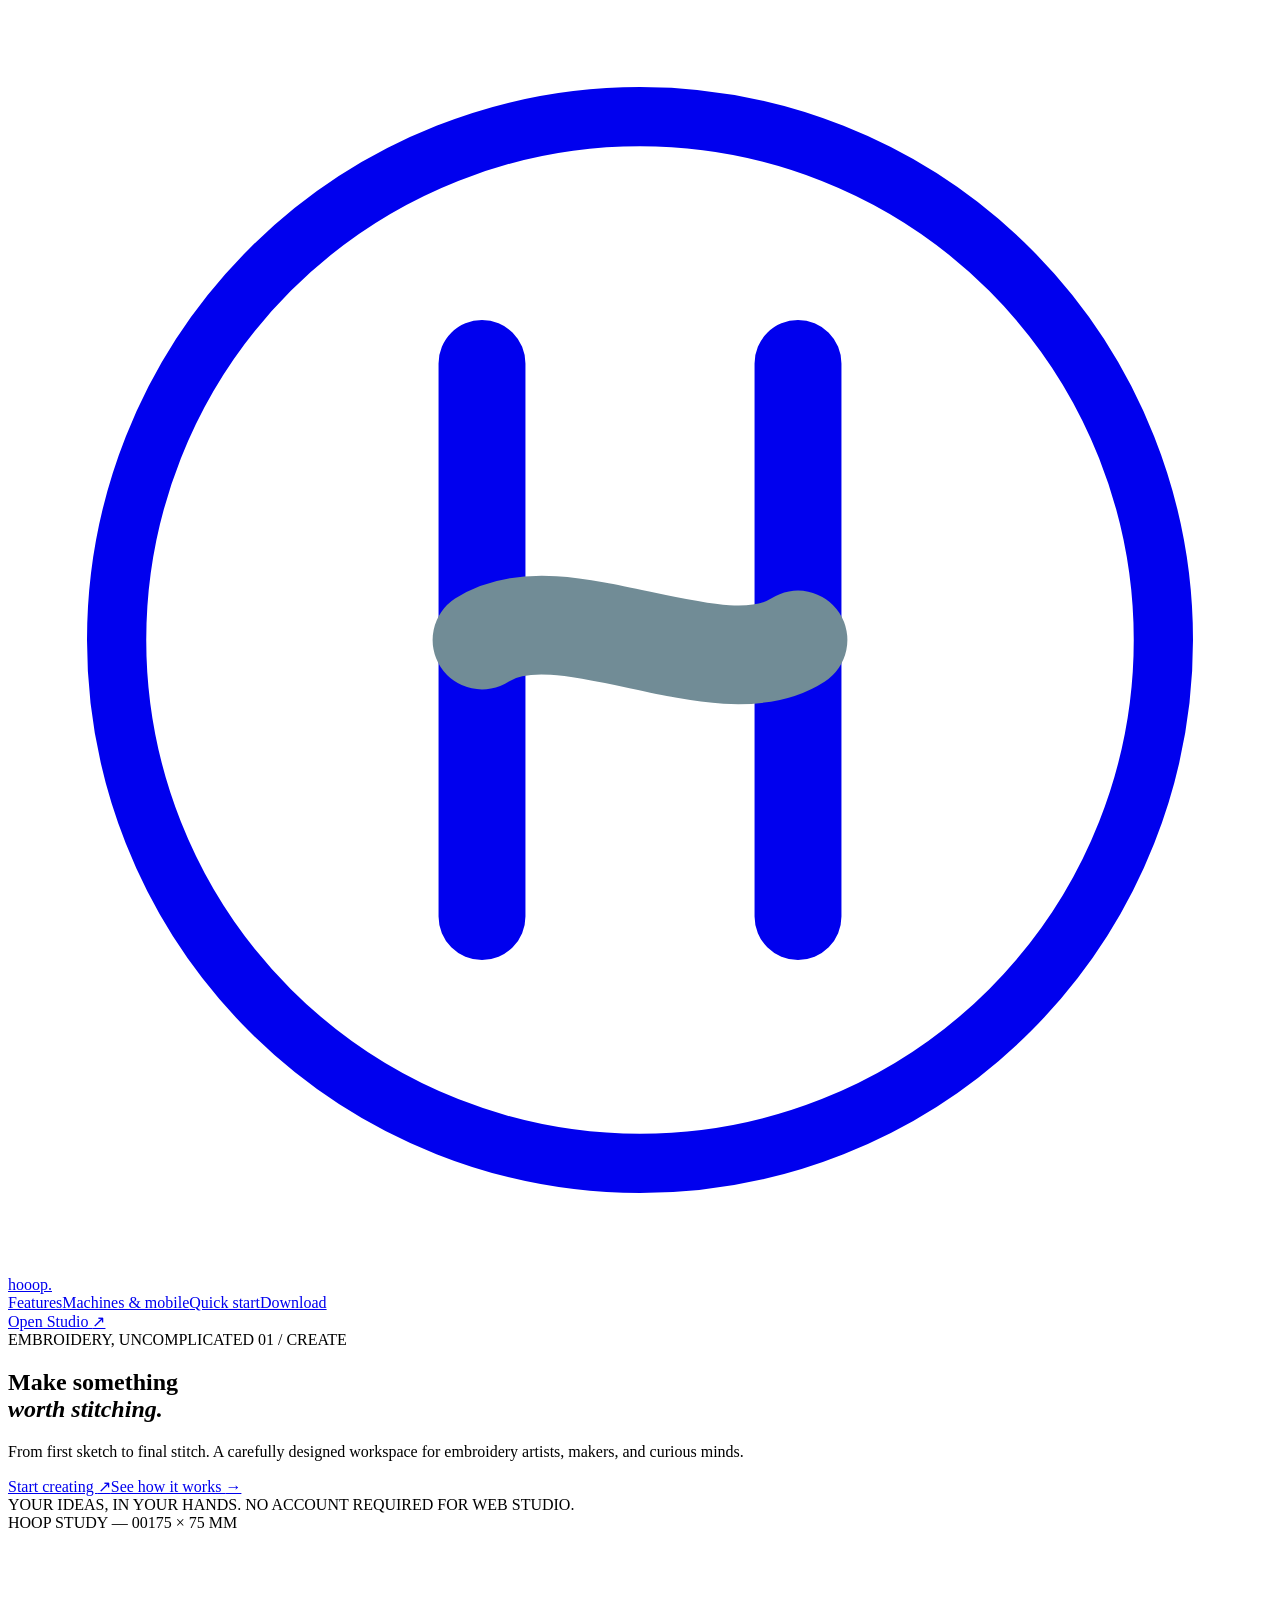
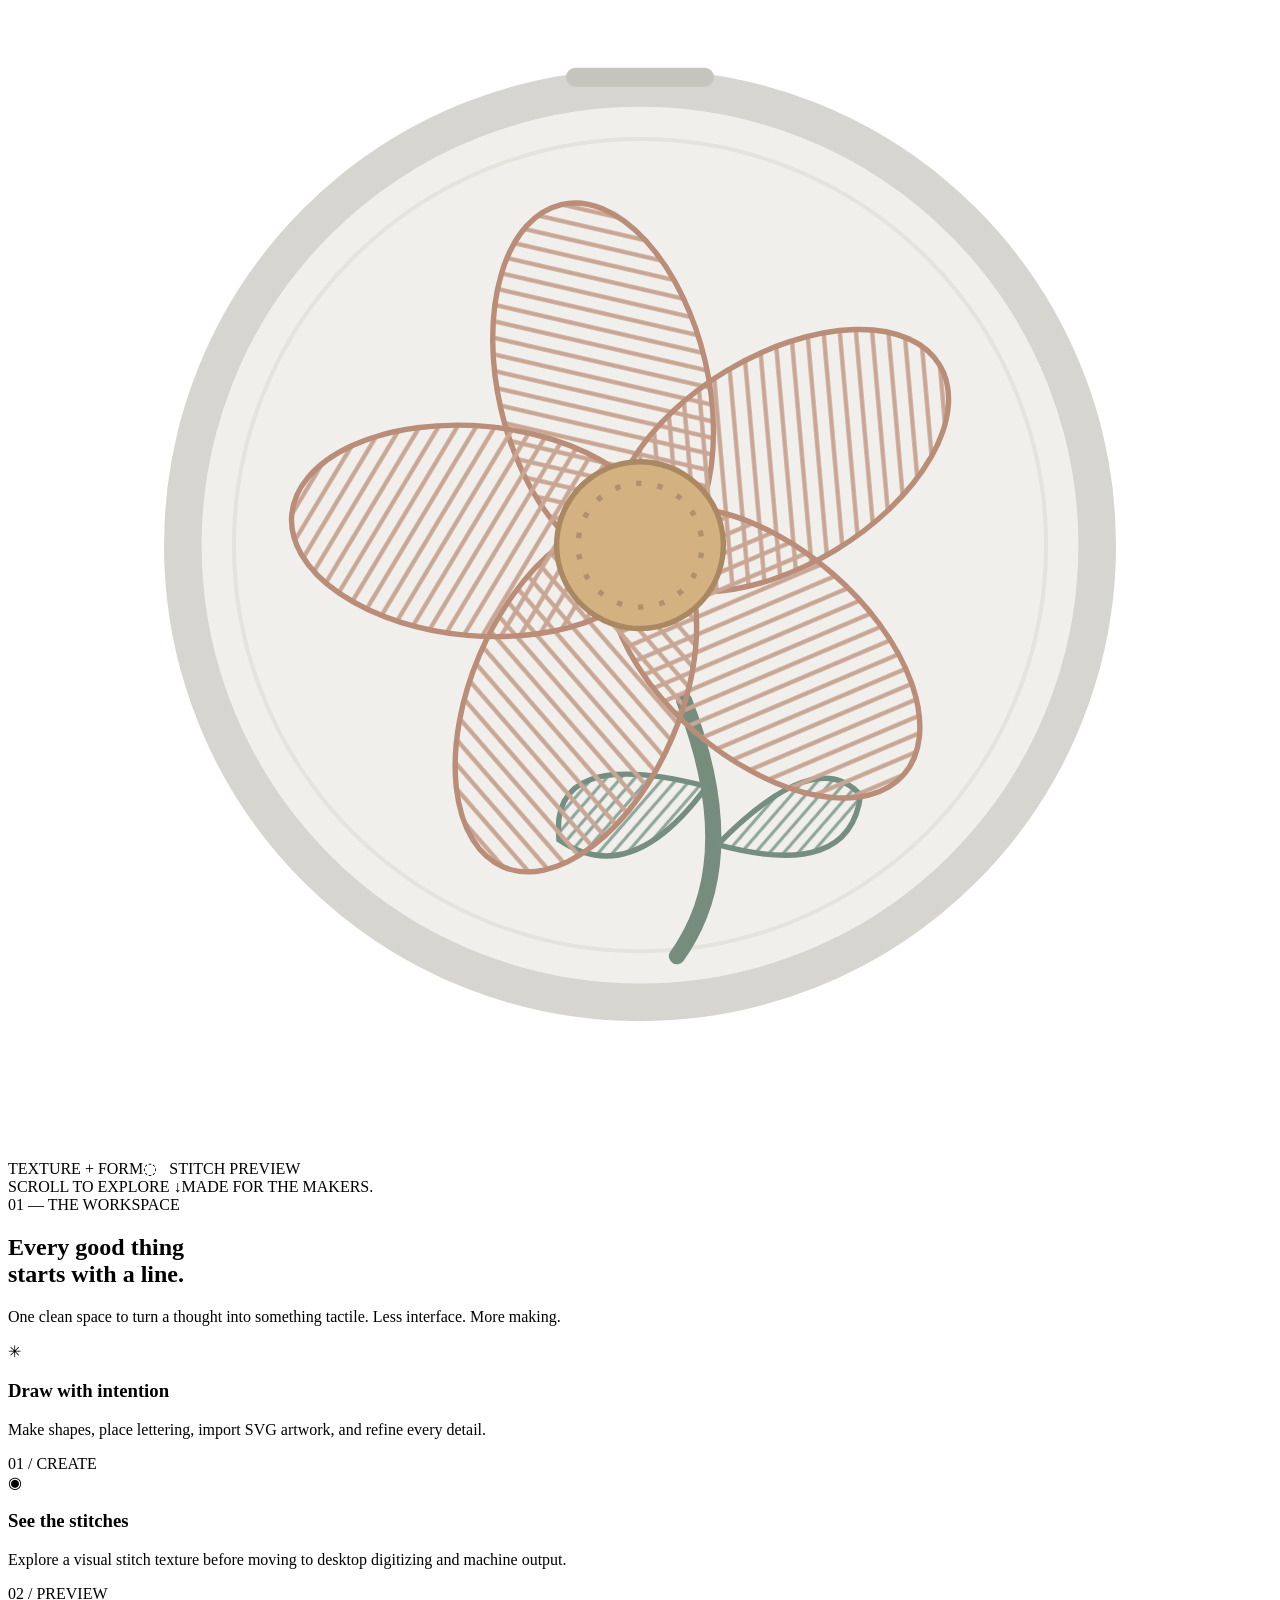
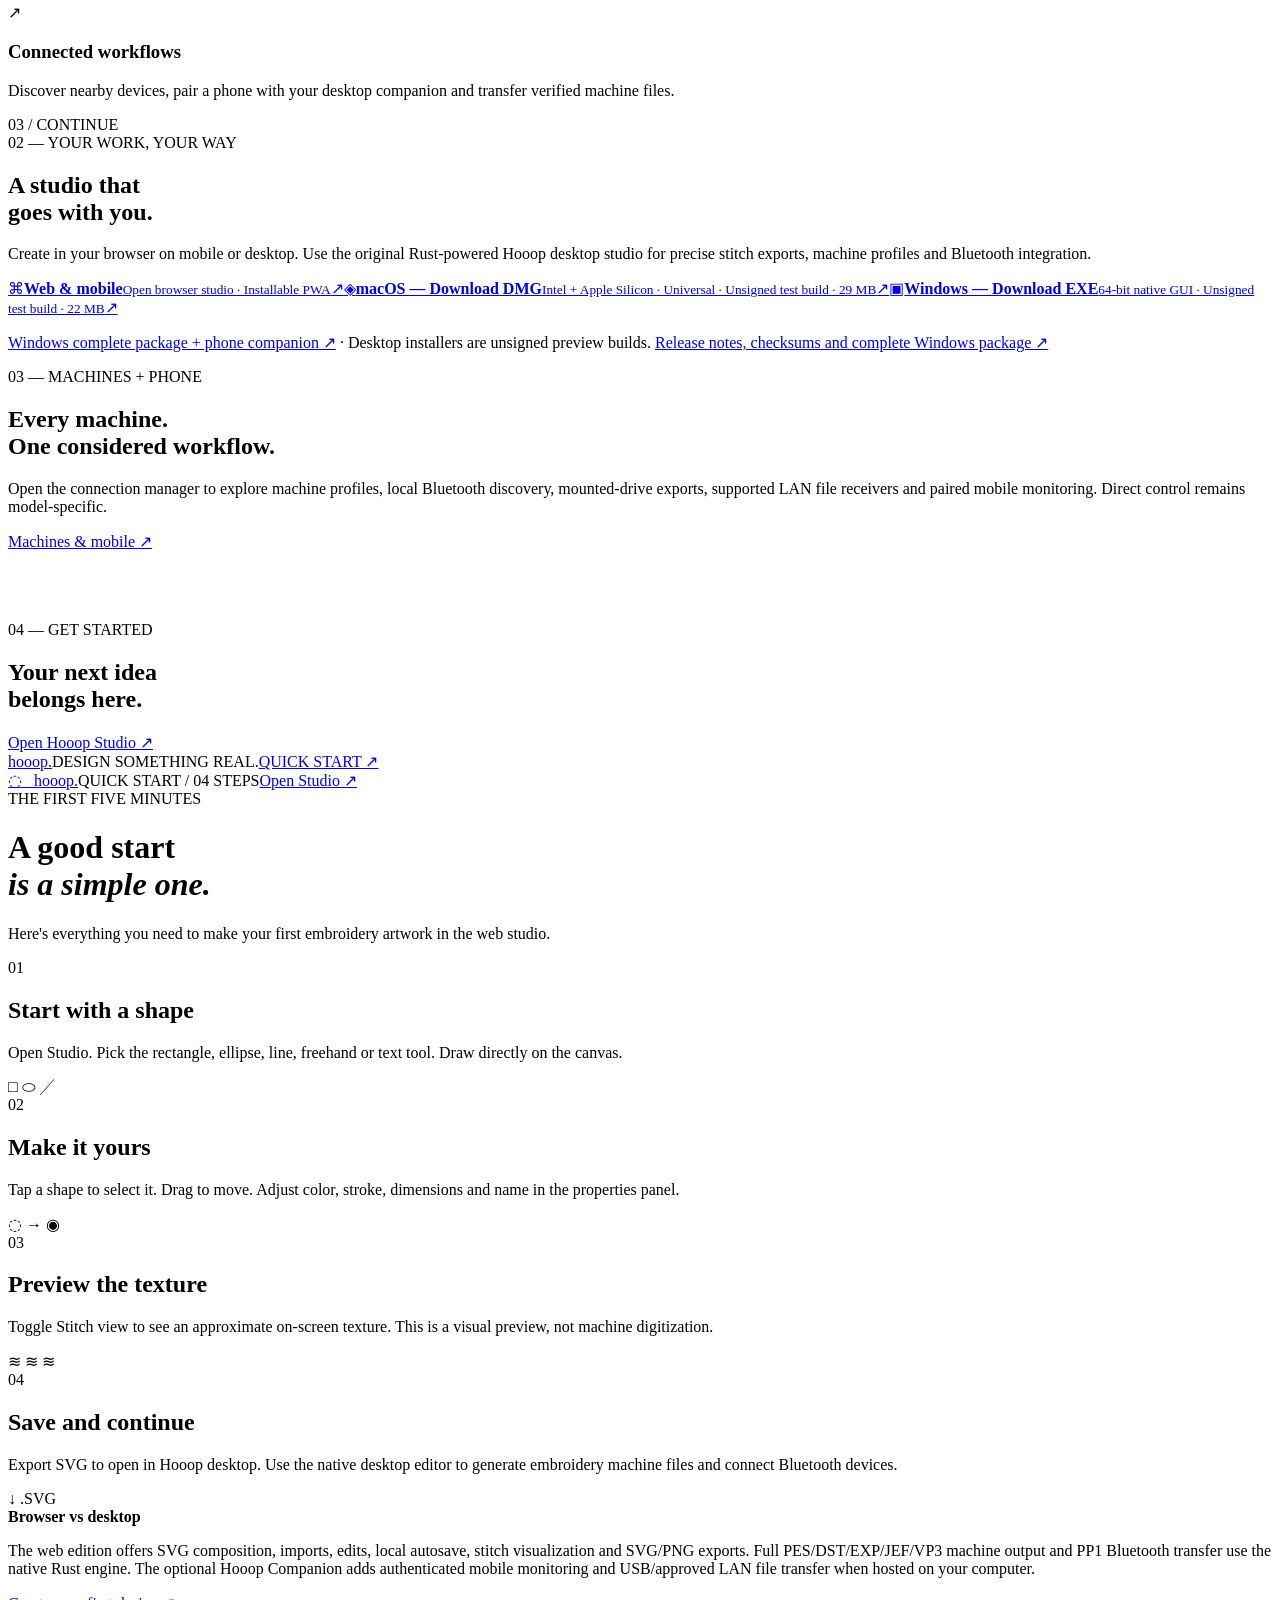
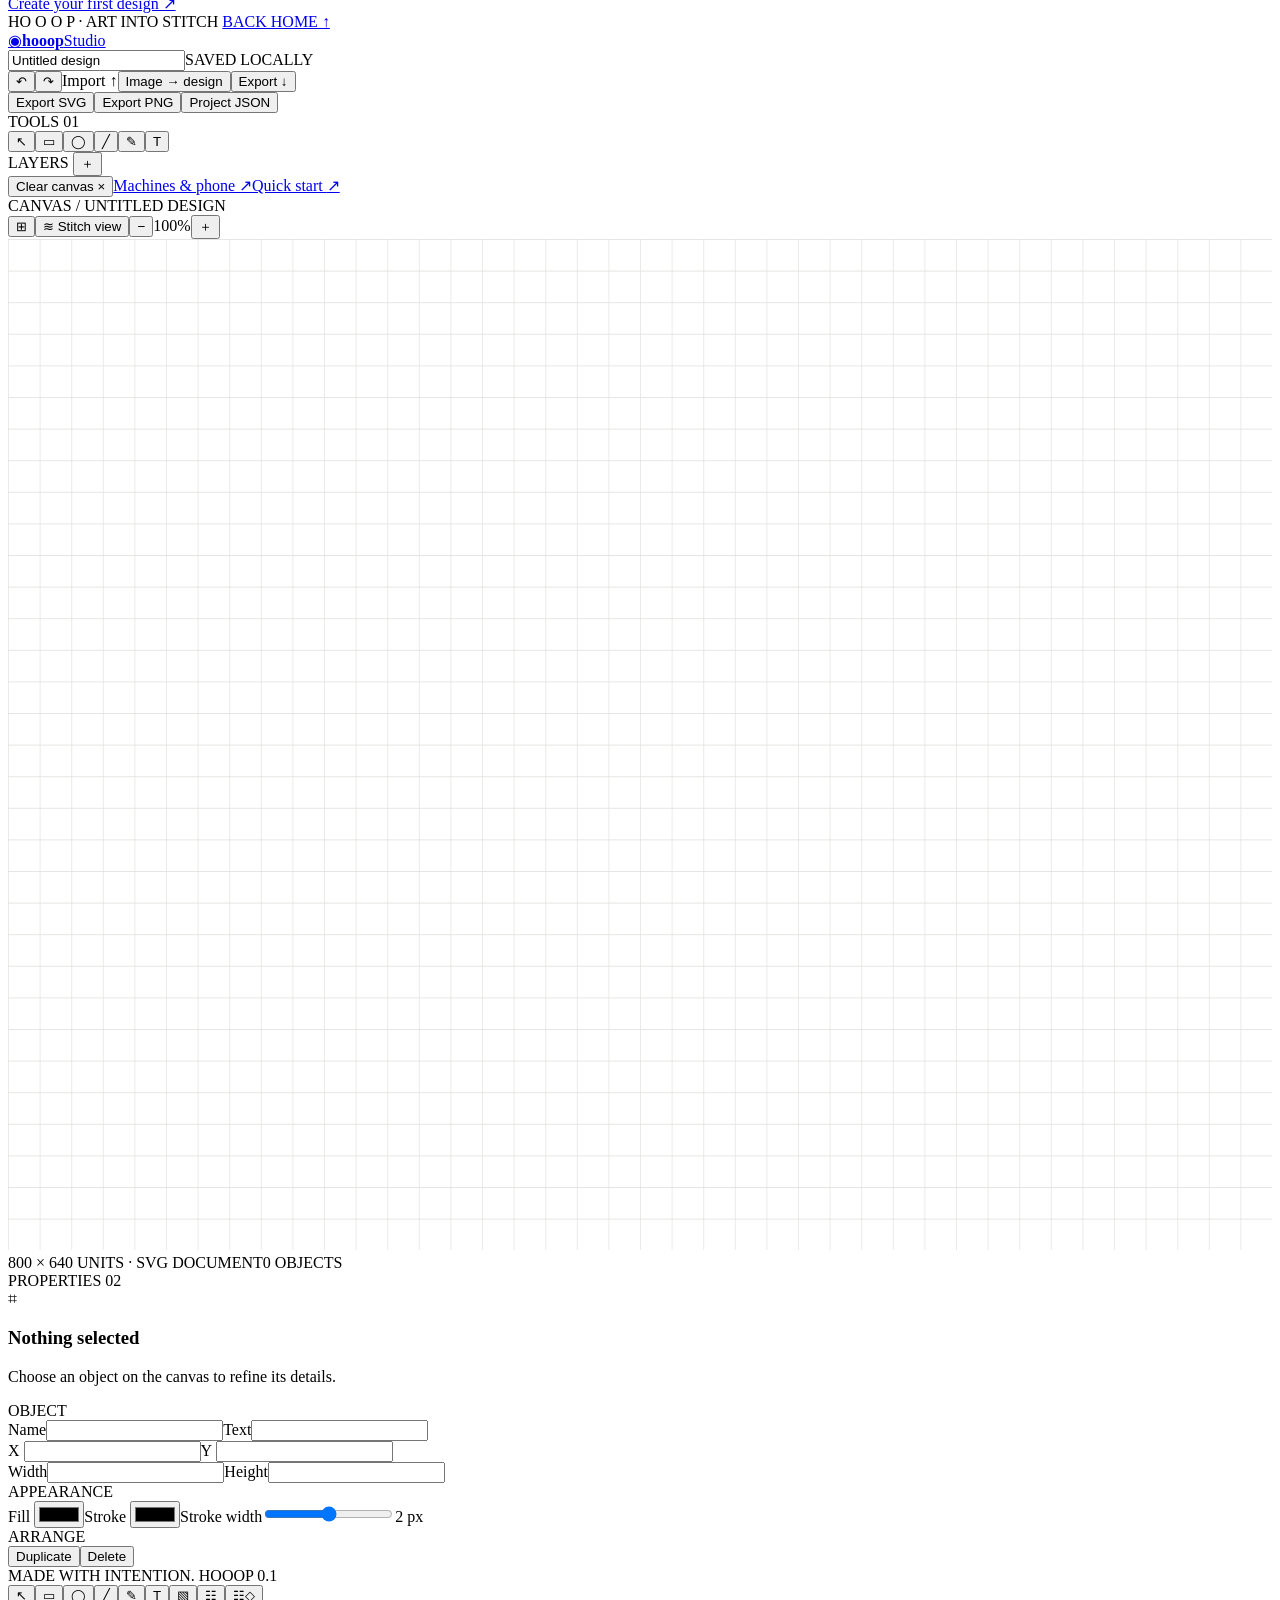
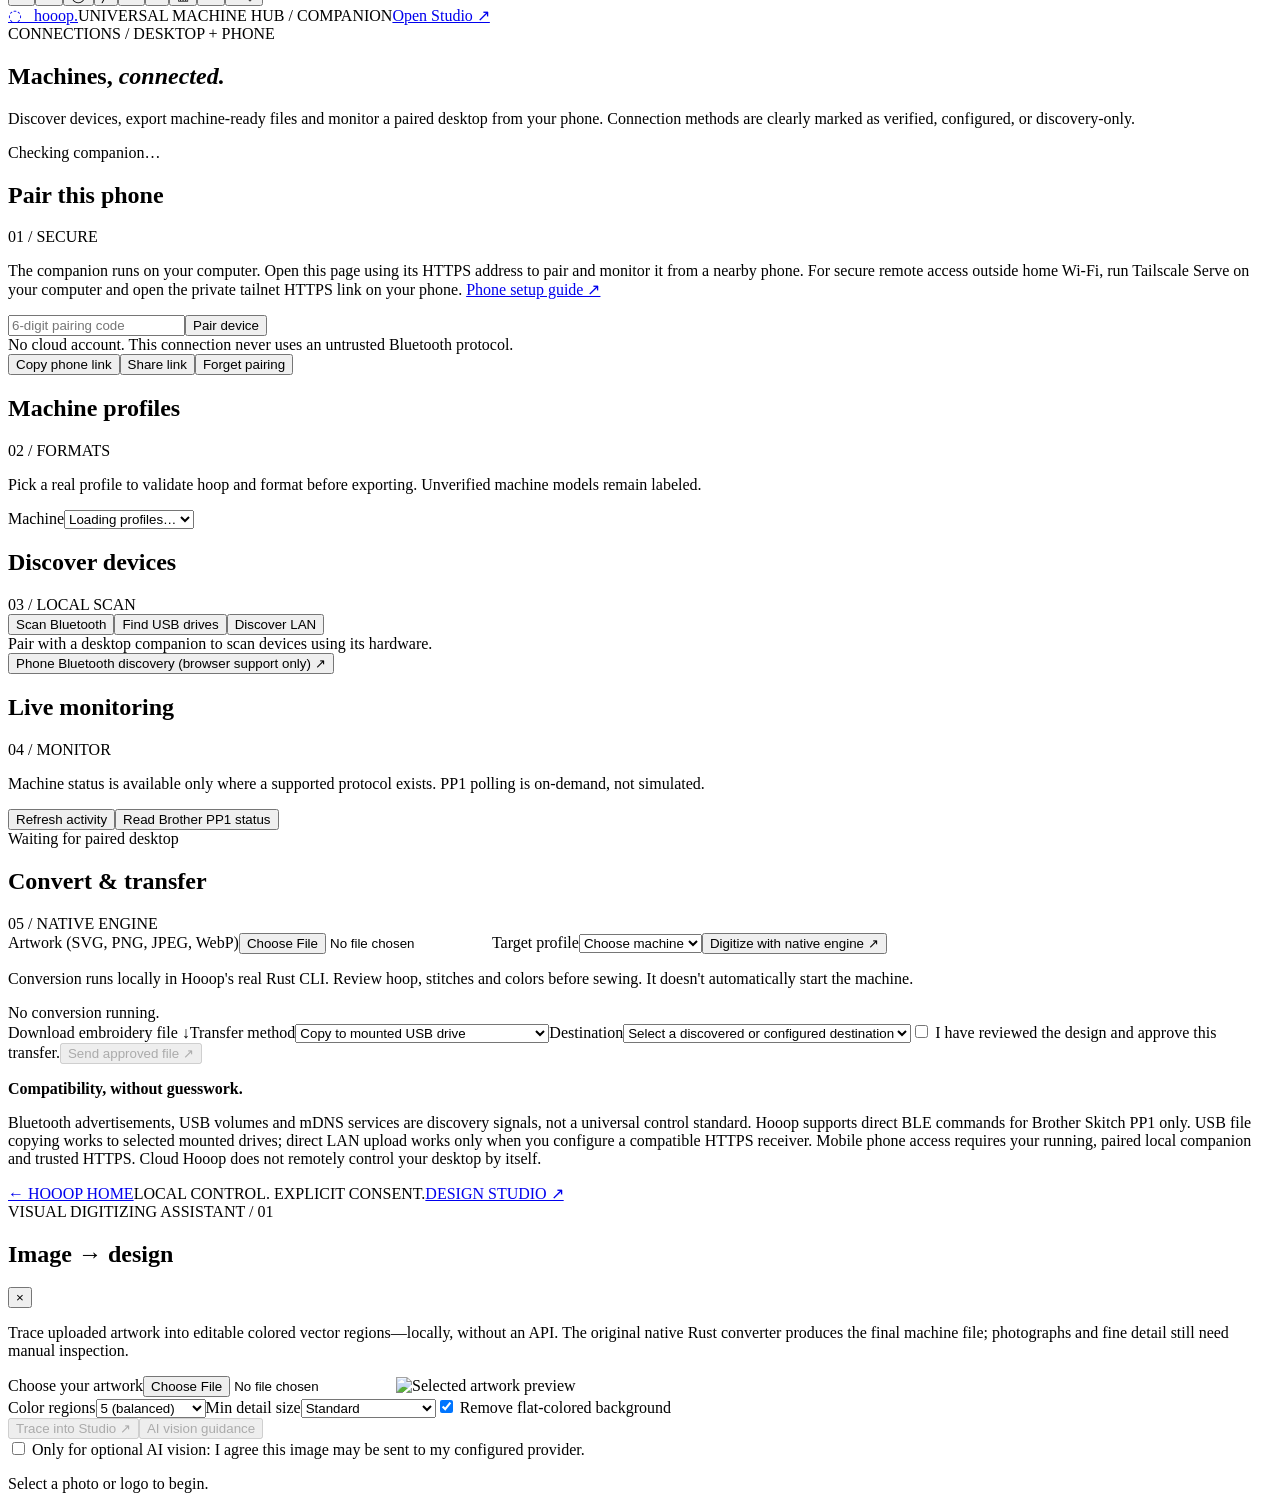
==== commit fdaf2a62: "release(web): link verified Hooop Universal Mac/Windows installers and easy phone setup" ====
--- a/web/index.html
+++ b/web/index.html
@@ -5,7 +5,7 @@
 <header class="site-header"><a class="wordmark" href="/" aria-label="Hooop home"><span class="mark"><svg viewBox="0 0 32 32" fill="none" aria-hidden="true"><circle cx="16" cy="16" r="13.25" stroke="currentColor" stroke-width="1.5"/><path d="M12 9v14M20 9v14" stroke="currentColor" stroke-width="2.2" stroke-linecap="round"/><path d="M12 16c2-1.3 6 1.3 8 0" stroke="#718C96" stroke-width="2.5" stroke-linecap="round"/></svg></span>hooop<span class="wordmark-dot">.</span></a><nav aria-label="Primary"><a href="#features">Features</a><a href="/devices/">Machines & mobile</a><a href="/guide/">Quick start</a><a href="#downloads">Download</a></nav><a class="site-cta" href="/studio/">Open Studio <span aria-hidden="true">↗</span></a></header>
 <main><section class="hero"><div class="eyebrow"><span class="live-dot"></span> EMBROIDERY, UNCOMPLICATED <span class="hero-index">01 / CREATE</span></div><div class="hero-grid"><div class="hero-copy"><h1>Make something<br><em>worth stitching.</em></h1><p>From first sketch to final stitch. A carefully designed workspace for embroidery artists, makers, and curious minds.</p><div class="hero-actions"><a class="primary-btn" href="/studio/">Start creating <span>↗</span></a><a class="text-btn" href="/guide/">See how it works <span>→</span></a></div><div class="hero-meta">YOUR IDEAS, IN YOUR HANDS. <span>NO ACCOUNT REQUIRED FOR WEB STUDIO.</span></div></div><div class="hero-art" aria-label="Stylized stitched flower artwork"><div class="art-top"><span>HOOP STUDY — 001</span><span>75 × 75 MM</span></div><svg class="flower" viewBox="0 0 470 455" role="img" aria-label="Embroidered abstract flower inside a hoop"><defs><pattern id="stitch" width="6" height="6" patternUnits="userSpaceOnUse" patternTransform="rotate(26)"><path d="M0 3H6" stroke="#c9a694" stroke-width="1.6"/></pattern><pattern id="leafstitch" width="4" height="4" patternUnits="userSpaceOnUse" patternTransform="rotate(-36)"><path d="M0 2H4" stroke="#91a79b" stroke-width="1.2"/></pattern></defs><circle cx="235" cy="228" r="170" fill="#F0EFEB" stroke="#D6D5CF" stroke-width="14"/><circle cx="235" cy="228" r="151" fill="none" stroke="#E5E3DD" stroke-width="1.5"/><g transform="rotate(-13 235 228)"><path d="M238 288Q247 351 214 380" fill="none" stroke="#768c7c" stroke-width="6" stroke-linecap="round"/><path d="M239 321Q185 293 181 328Q203 352 239 321Z" fill="url(#leafstitch)" stroke="#758e81" stroke-width="2"/><path d="M238 343Q282 315 294 337Q283 367 238 343Z" fill="url(#leafstitch)" stroke="#758e81" stroke-width="2"/><g fill="url(#stitch)" stroke="#b98d78" stroke-width="2"><ellipse cx="235" cy="167" rx="39" ry="69"/><ellipse cx="235" cy="167" rx="39" ry="69" transform="rotate(72 235 228)"/><ellipse cx="235" cy="167" rx="39" ry="69" transform="rotate(144 235 228)"/><ellipse cx="235" cy="167" rx="39" ry="69" transform="rotate(216 235 228)"/><ellipse cx="235" cy="167" rx="39" ry="69" transform="rotate(288 235 228)"/></g><circle cx="235" cy="228" r="31" fill="#D4B181" stroke="#AA8862" stroke-width="2"/><circle cx="235" cy="228" r="23" fill="none" stroke="#af916e" stroke-width="2" stroke-dasharray="2 6"/></g><path d="M211 54h48" stroke="#c6c5bd" stroke-width="7" stroke-linecap="round"/></svg><div class="art-bottom"><span>TEXTURE + FORM</span><span class="art-badge">◌ &nbsp; STITCH PREVIEW</span></div></div></div><div class="hero-footer"><span>SCROLL TO EXPLORE ↓</span><span>MADE FOR THE MAKERS.</span></div></section>
 <section class="feature-section" id="features"><div class="section-kicker">01 — THE WORKSPACE</div><div class="feature-heading"><h2>Every good thing<br>starts with a line.</h2><p>One clean space to turn a thought into something tactile. Less interface. More making.</p></div><div class="features"><article><div class="feature-icon">✳</div><h3>Draw with intention</h3><p>Make shapes, place lettering, import SVG artwork, and refine every detail.</p><span>01 / CREATE</span></article><article><div class="feature-icon">◉</div><h3>See the stitches</h3><p>Explore a visual stitch texture before moving to desktop digitizing and machine output.</p><span>02 / PREVIEW</span></article><article><div class="feature-icon">↗</div><h3>Connected workflows</h3><p>Discover nearby devices, pair a phone with your desktop companion and transfer verified machine files.</p><span>03 / CONTINUE</span></article></div></section>
-<section class="platform-section" id="downloads"><div><div class="section-kicker">02 — YOUR WORK, YOUR WAY</div><h2>A studio that<br>goes with you.</h2><p>Create in your browser on mobile or desktop. Use the original Rust-powered Hooop desktop studio for precise stitch exports, machine profiles and Bluetooth integration.</p></div><div class="platform-list"><a href="/studio/"><span class="platform-symbol">⌘</span><span><b>Web & mobile</b><small>Open browser studio · Installable PWA</small></span><span>↗</span></a><a href="https://github.com/pichimail/hooop/releases/download/v0.1.6/Hooop-0.1.6-macOS-Universal-unsigned.dmg" target="_blank" rel="noopener noreferrer" download><span class="platform-symbol">◈</span><span><b>macOS — Download DMG</b><small>Intel + Apple Silicon · Universal · Unsigned test build · 29 MB</small></span><span>↗</span></a><a href="https://github.com/pichimail/hooop/releases/download/v0.1.6/Hooop-0.1.6-Windows-GUI.exe" target="_blank" rel="noopener noreferrer" download><span class="platform-symbol">▣</span><span><b>Windows — Download EXE</b><small>64-bit native GUI · Unsigned test build · 22 MB</small></span><span>↗</span></a></div><p class="platform-note">Desktop installers are unsigned test builds. <a href="https://github.com/pichimail/hooop/releases/tag/v0.1.6" rel="noopener noreferrer" target="_blank">Release notes, checksums and complete Windows package ↗</a></p></section>
+<section class="platform-section" id="downloads"><div><div class="section-kicker">02 — YOUR WORK, YOUR WAY</div><h2>A studio that<br>goes with you.</h2><p>Create in your browser on mobile or desktop. Use the original Rust-powered Hooop desktop studio for precise stitch exports, machine profiles and Bluetooth integration.</p></div><div class="platform-list"><a href="/studio/"><span class="platform-symbol">⌘</span><span><b>Web & mobile</b><small>Open browser studio · Installable PWA</small></span><span>↗</span></a><a href="https://github.com/pichimail/hooop/releases/download/v0.1.6-universal.1/Hooop-Universal-macOS-Intel-AppleSilicon.dmg" target="_blank" rel="noopener noreferrer" download><span class="platform-symbol">◈</span><span><b>macOS — Download DMG</b><small>Intel + Apple Silicon · Universal · Unsigned test build · 29 MB</small></span><span>↗</span></a><a href="https://github.com/pichimail/hooop/releases/download/v0.1.6-universal.1/Hooop-Universal-Windows.exe" target="_blank" rel="noopener noreferrer" download><span class="platform-symbol">▣</span><span><b>Windows — Download EXE</b><small>64-bit native GUI · Unsigned test build · 22 MB</small></span><span>↗</span></a></div><p class="platform-note"><a href="https://github.com/pichimail/hooop/releases/download/v0.1.6-universal.1/Hooop-Universal-Windows-complete.zip" rel="noopener noreferrer" target="_blank">Windows complete package + phone companion ↗</a> · Desktop installers are unsigned preview builds. <a href="https://github.com/pichimail/hooop/releases/tag/v0.1.6-universal.1" rel="noopener noreferrer" target="_blank">Release notes, checksums and complete Windows package ↗</a></p></section>
 <section class="closing"><div class="section-kicker">03 — MACHINES + PHONE</div><h2>Every machine.<br>One considered workflow<span>.</span></h2><p>Open the connection manager to explore machine profiles, local Bluetooth discovery, mounted-drive exports, supported LAN file receivers and paired mobile monitoring. Direct control remains model-specific.</p><a class="primary-btn" href="/devices/">Machines & mobile ↗</a><div class="section-kicker" style="margin-top:70px">04 — GET STARTED</div><h2>Your next idea<br>belongs here<span>.</span></h2><a class="primary-btn" href="/studio/">Open Hooop Studio <span>↗</span></a></section></main><footer class="footer"><a class="wordmark" href="/">hooop<span class="wordmark-dot">.</span></a><span>DESIGN SOMETHING REAL.</span><a href="/guide/">QUICK START ↗</a></footer></div>
 <div id="guide" class="guide hidden"><div class="simple-head"><a href="/" class="wordmark">◌ &nbsp; hooop<span class="wordmark-dot">.</span></a><span>QUICK START / 04 STEPS</span><a href="/studio/" class="site-cta">Open Studio ↗</a></div><main class="guide-main"><div class="eyebrow">THE FIRST FIVE MINUTES</div><h1>A good start<br><em>is a simple one.</em></h1><p class="guide-intro">Here's everything you need to make your first embroidery artwork in the web studio.</p><div class="steps"><article><span>01</span><div><h2>Start with a shape</h2><p>Open Studio. Pick the rectangle, ellipse, line, freehand or text tool. Draw directly on the canvas.</p></div><div class="step-drawing">□ ⬭ ╱</div></article><article><span>02</span><div><h2>Make it yours</h2><p>Tap a shape to select it. Drag to move. Adjust color, stroke, dimensions and name in the properties panel.</p></div><div class="step-drawing">◌ → ◉</div></article><article><span>03</span><div><h2>Preview the texture</h2><p>Toggle Stitch view to see an approximate on-screen texture. This is a visual preview, not machine digitization.</p></div><div class="step-drawing">≋ ≋ ≋</div></article><article><span>04</span><div><h2>Save and continue</h2><p>Export SVG to open in Hooop desktop. Use the native desktop editor to generate embroidery machine files and connect Bluetooth devices.</p></div><div class="step-drawing">↓ .SVG</div></article></div><div class="guide-note"><b>Browser vs desktop</b><p>The web edition offers SVG composition, imports, edits, local autosave, stitch visualization and SVG/PNG exports. Full PES/DST/EXP/JEF/VP3 machine output and PP1 Bluetooth transfer use the native Rust engine. The optional Hooop Companion adds authenticated mobile monitoring and USB/approved LAN file transfer when hosted on your computer.</p></div><a class="primary-btn" href="/studio/">Create your first design ↗</a></main><footer class="footer">HO O O P · ART INTO STITCH <a href="/">BACK HOME ↑</a></footer></div>
 <div id="studio" class="studio hidden" data-mode="select"><header class="app-topbar"><a href="/" class="app-brand" aria-label="Hooop home"><span class="app-symbol">◉</span><b>hooop</b><span class="app-divider"></span><span class="app-name">Studio</span></a><div class="file-name"><input id="docname" aria-label="Design name" value="Untitled design"><span id="saved-state" class="saved-state">SAVED LOCALLY</span></div><div class="top-actions"><button type="button" id="undo" title="Undo (⌘Z)" aria-label="Undo">↶</button><button type="button" id="redo" title="Redo (⌘⇧Z)" aria-label="Redo">↷</button><span class="vertical-line"></span><label for="file-input" class="ghost-button import-button" title="Import SVG">Import <span>↑</span></label><input id="file-input" type="file" accept=".svg,image/svg+xml" hidden><button id="open-image-assistant" type="button" class="ghost-button" title="Trace an image into editable vector shapes">Image → design</button><button id="export-menu" class="export-button">Export <span>↓</span></button><div id="export-options" class="popover hidden"><button id="save-svg">Export SVG</button><button id="save-png">Export PNG</button><button id="save-json">Project JSON</button></div></div></header>
@@ -17,7 +17,7 @@
   <header class="connect-head"><a href="/" class="wordmark">◌ &nbsp; hooop<span class="wordmark-dot">.</span></a><span>UNIVERSAL MACHINE HUB / COMPANION</span><a href="/studio/" class="site-cta">Open Studio ↗</a></header>
   <main class="connect-main">
    <div class="section-kicker">CONNECTIONS / DESKTOP + PHONE</div><div class="connect-hero"><div><h1>Machines, <em>connected.</em></h1><p>Discover devices, export machine-ready files and monitor a paired desktop from your phone. Connection methods are clearly marked as verified, configured, or discovery-only.</p></div><div class="connection-state" id="bridge-badge" role="status">Checking companion…</div></div>
-   <div class="connect-grid"><section class="connect-card"><div class="card-head"><h2>Pair this phone</h2><span>01 / SECURE</span></div><p>The companion runs on your computer. Open this page using its HTTPS address to pair and monitor it from a nearby phone.</p><div class="pair-row"><input id="pair-pin" inputmode="numeric" autocomplete="one-time-code" pattern="[0-9]*" maxlength="12" aria-label="Desktop pairing code" placeholder="6-digit pairing code"><button id="pair-button" class="primary-btn">Pair device</button></div><div id="pair-message" role="status" class="hint">No cloud account. This connection never uses an untrusted Bluetooth protocol.</div><div class="inline-actions"><button id="copy-companion-url" class="ghost-button">Copy phone link</button><button id="share-companion-url" class="ghost-button">Share link</button><button id="disconnect-companion" class="ghost-button">Forget pairing</button></div></section>
+   <div class="connect-grid"><section class="connect-card"><div class="card-head"><h2>Pair this phone</h2><span>01 / SECURE</span></div><p>The companion runs on your computer. Open this page using its HTTPS address to pair and monitor it from a nearby phone. For secure remote access outside home Wi-Fi, run Tailscale Serve on your computer and open the private tailnet HTTPS link on your phone. <a href="https://github.com/pichimail/hooop/blob/main/bridge/README.md" target="_blank" rel="noopener noreferrer">Phone setup guide ↗</a></p><div class="pair-row"><input id="pair-pin" inputmode="numeric" autocomplete="one-time-code" pattern="[0-9]*" maxlength="12" aria-label="Desktop pairing code" placeholder="6-digit pairing code"><button id="pair-button" class="primary-btn">Pair device</button></div><div id="pair-message" role="status" class="hint">No cloud account. This connection never uses an untrusted Bluetooth protocol.</div><div class="inline-actions"><button id="copy-companion-url" class="ghost-button">Copy phone link</button><button id="share-companion-url" class="ghost-button">Share link</button><button id="disconnect-companion" class="ghost-button">Forget pairing</button></div></section>
    <section class="connect-card"><div class="card-head"><h2>Machine profiles</h2><span>02 / FORMATS</span></div><p>Pick a real profile to validate hoop and format before exporting. Unverified machine models remain labeled.</p><label class="connected-field">Machine<select id="machine-profile" aria-label="Machine profile"><option value="">Loading profiles…</option></select></label><div id="profile-details" class="profile-details" aria-live="polite"></div></section></div>
    <div class="connect-grid"><section class="connect-card"><div class="card-head"><h2>Discover devices</h2><span>03 / LOCAL SCAN</span></div><div class="inline-actions"><button data-discover="ble" class="ghost-button">Scan Bluetooth</button><button data-discover="usb" class="ghost-button">Find USB drives</button><button data-discover="lan" class="ghost-button">Discover LAN</button></div><div id="discovery-status" class="hint" role="status">Pair with a desktop companion to scan devices using its hardware.</div><div id="discovery-list" class="device-list" aria-live="polite"></div><button id="browser-ble" class="subtle-button">Phone Bluetooth discovery (browser support only) ↗</button></section>
    <section class="connect-card"><div class="card-head"><h2>Live monitoring</h2><span>04 / MONITOR</span></div><p>Machine status is available only where a supported protocol exists. PP1 polling is on-demand, not simulated.</p><div class="inline-actions"><button id="refresh-monitor" class="ghost-button">Refresh activity</button><button id="poll-pp1" class="ghost-button">Read Brother PP1 status</button></div><div id="machine-status" class="machine-status" role="status">Waiting for paired desktop</div><ol id="activity-list" class="activity-list" aria-label="Recent machine activity"></ol></section></div>
